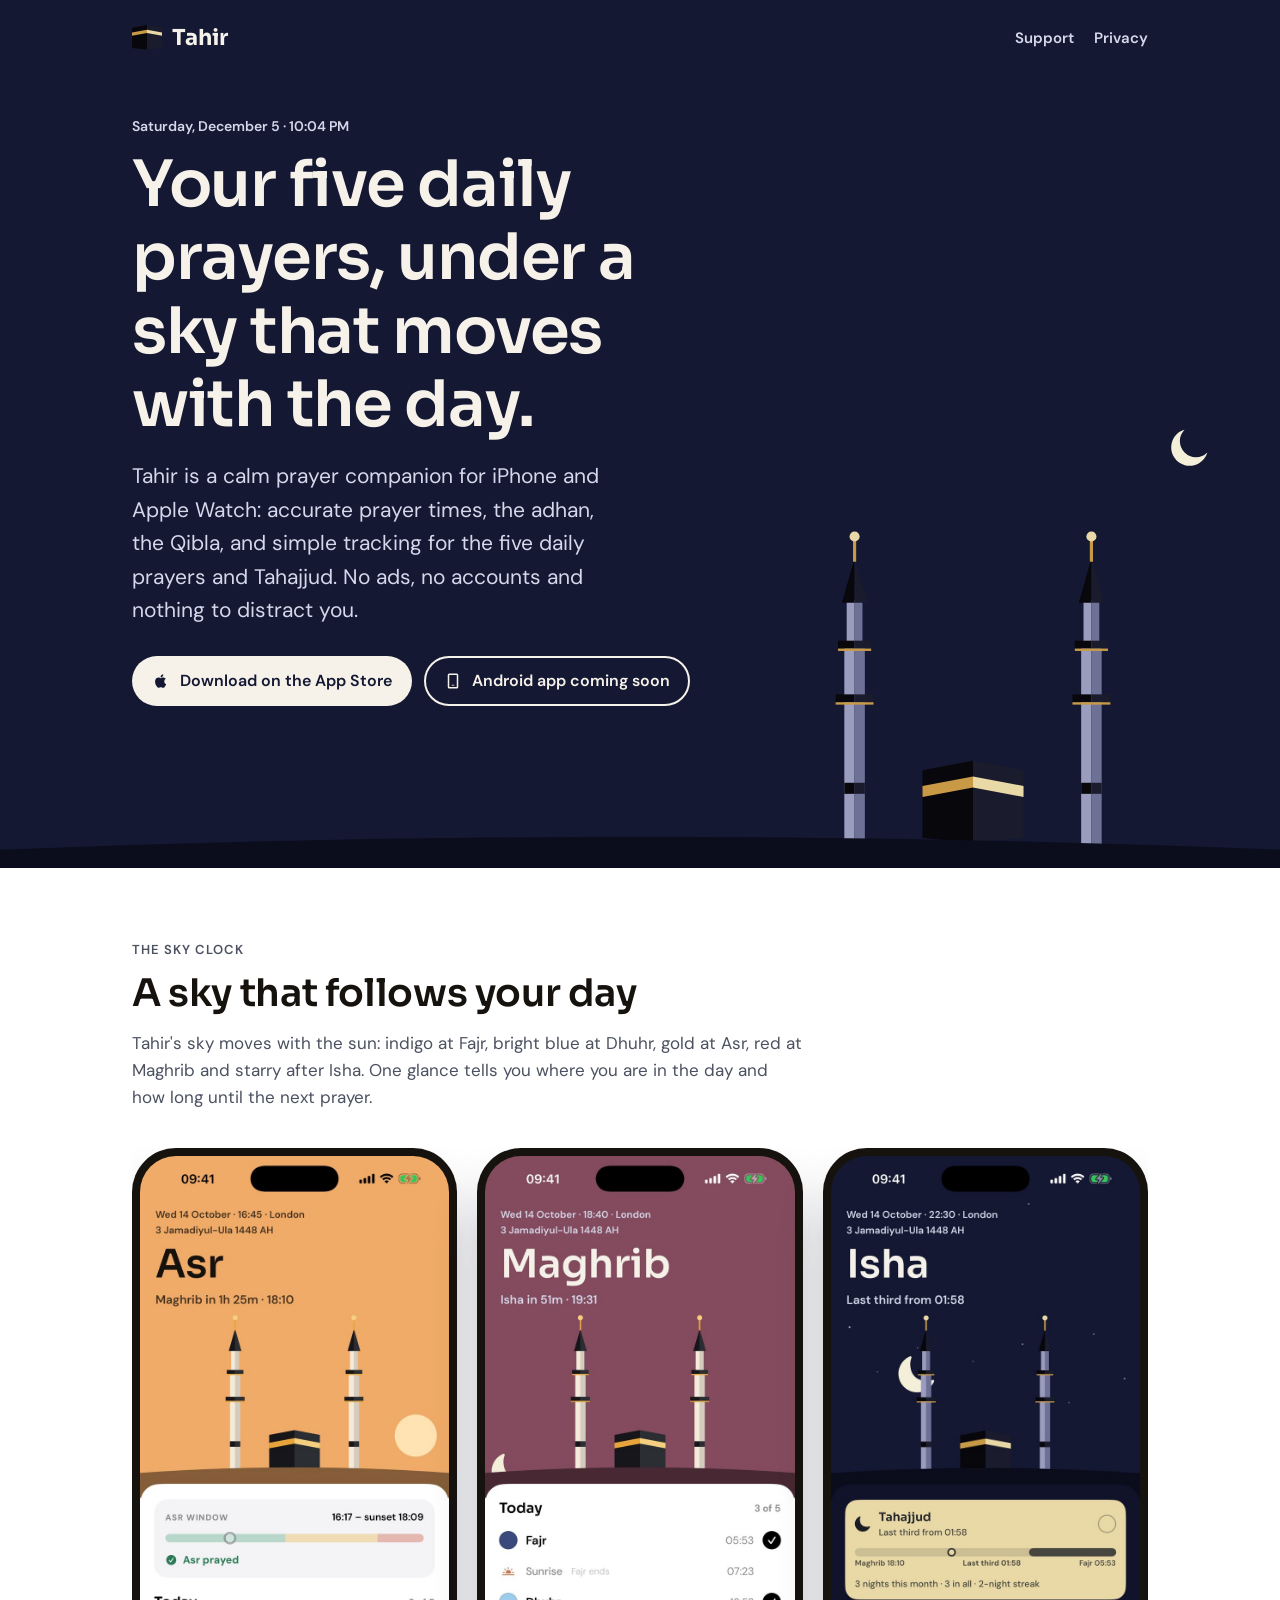
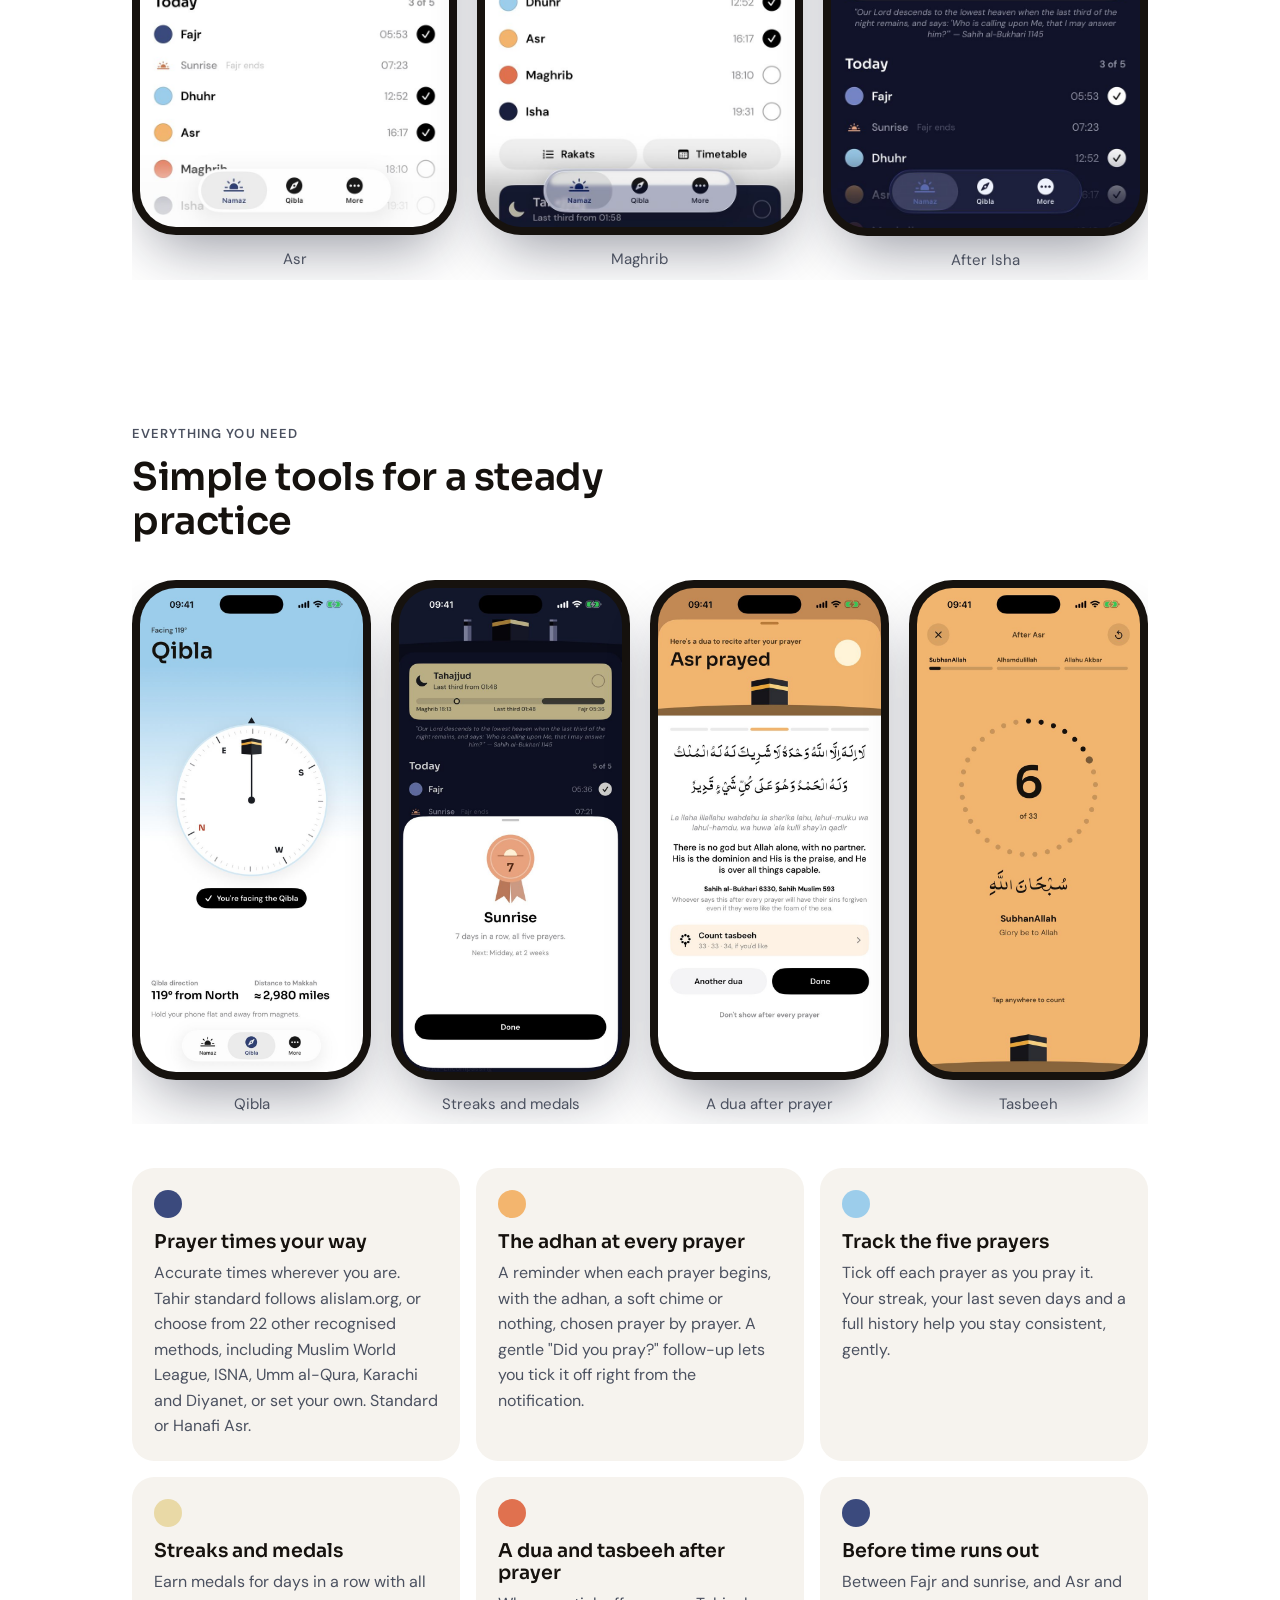
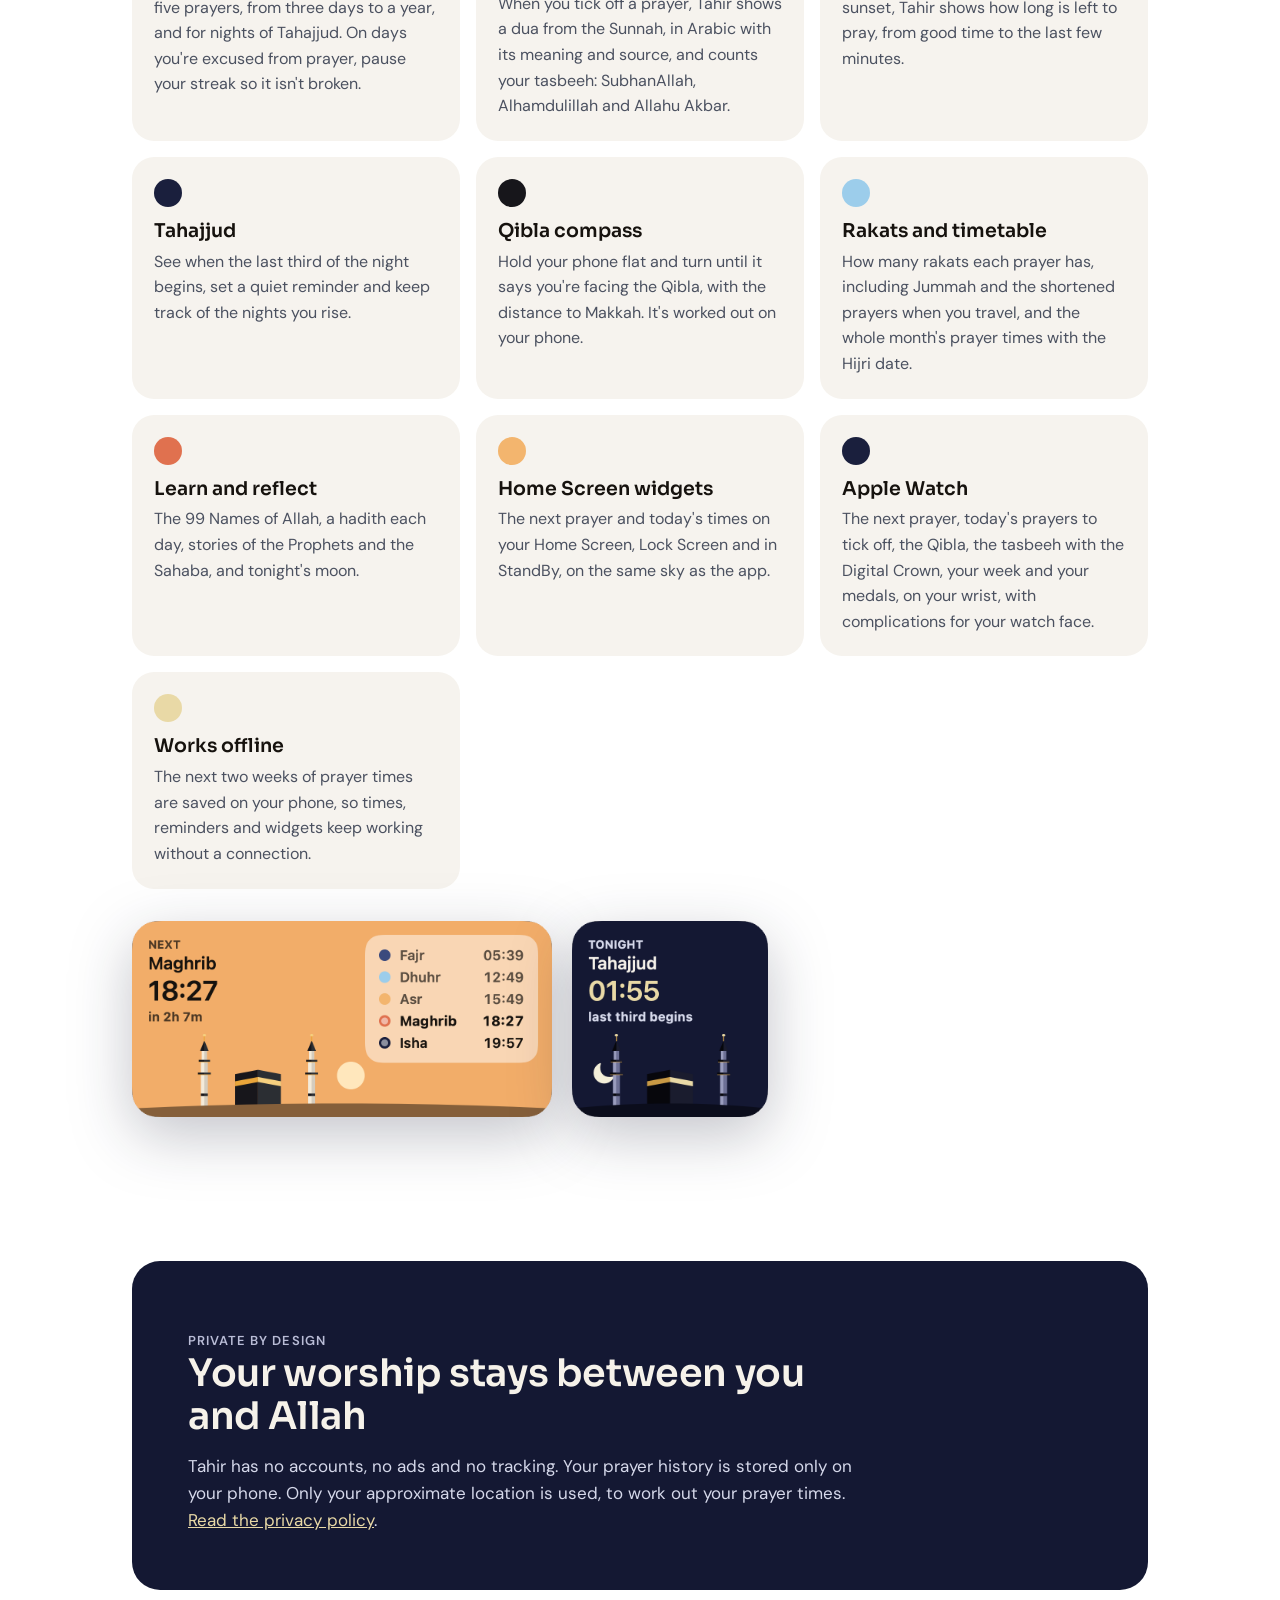
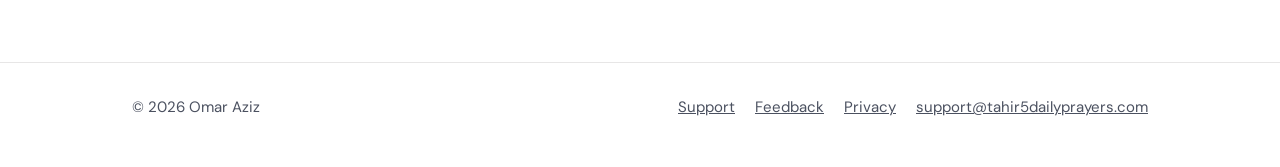
==== index.html @ fe092628 "Homepage: "Android app coming soon" beside the App Store button An outlined pill (not a link, and no" ====
<!doctype html>
<html lang="en">
<head>
<meta charset="utf-8">
<meta name="viewport" content="width=device-width, initial-scale=1">
<meta name="apple-itunes-app" content="app-id=6762571310">
<title>Tahir: your five daily prayers</title>
<meta name="description" content="A calm prayer companion for iPhone and Apple Watch: prayer times, the adhan, the Qibla, streaks and medals, duas and tasbeeh after prayer, and Tahajjud. No ads, no accounts.">
<meta name="theme-color" content="#F3B56E">
<link rel="canonical" href="https://tahir5dailyprayers.com/">
<meta property="og:type" content="website">
<meta property="og:title" content="Tahir: your five daily prayers">
<meta property="og:description" content="A calm prayer companion for iPhone and Apple Watch: prayer times, the adhan, the Qibla, streaks and medals, duas and tasbeeh after prayer, and Tahajjud. No ads, no accounts.">
<meta property="og:url" content="https://tahir5dailyprayers.com/">
<meta property="og:image" content="https://tahir5dailyprayers.com/assets/img/og.png">
<meta name="twitter:card" content="summary_large_image">
<link rel="icon" href="assets/img/favicon.svg" type="image/svg+xml">
<link rel="apple-touch-icon" href="assets/img/apple-touch-icon.png">
<link rel="preload" href="assets/fonts/Sora-SemiBold.woff" as="font" type="font/woff" crossorigin>
<link rel="stylesheet" href="assets/style.css">
<script src="assets/sky.js"></script>
</head>
<body>
<header class="sky">
  <nav class="nav wrap" aria-label="Main">
    <a class="brand" href="./"><svg viewBox="163 182 64 52" aria-hidden="true"><polygon points="163,188 195,182 195,234 163,231" class="bl"/><polygon points="195,182 227,188 227,231 195,234" class="br"/><polygon points="163,198 195,192 195,199 163,205" class="gl"/><polygon points="195,192 227,198 227,205 195,199" class="gr"/></svg>Tahir</a>
    <div class="nav-links">
      <a href="support/">Support</a>
      <a href="privacy/">Privacy</a>
    </div>
  </nav>
  <div class="wrap hero">
    <div class="hero-copy">
      <p class="eyebrow" id="stamp">Five prayers. One sky.</p>
      <h1>Your five daily prayers, under a sky that moves with the day.</h1>
      <p class="lede">Tahir is a calm prayer companion for iPhone and Apple Watch: accurate prayer times, the adhan, the Qibla, and simple tracking for the five daily prayers and Tahajjud. No ads, no accounts and nothing to distract you.</p>
      <div class="store-row">
        <a class="store" href="https://apps.apple.com/app/tahir-5-daily-prayers/id6762571310"><svg viewBox="0 0 24 24" aria-hidden="true"><path d="M16.37 12.6c-.02-2.3 1.88-3.4 1.96-3.46-1.07-1.56-2.73-1.77-3.32-1.8-1.41-.14-2.76.83-3.47.83-.72 0-1.82-.81-2.99-.79-1.54.02-2.96.9-3.75 2.27-1.6 2.78-.41 6.89 1.15 9.14.76 1.1 1.67 2.34 2.86 2.3 1.15-.05 1.58-.74 2.97-.74 1.38 0 1.78.74 2.99.72 1.24-.02 2.02-1.12 2.77-2.23.87-1.28 1.23-2.52 1.25-2.58-.03-.01-2.4-.92-2.42-3.66zM14.09 5.84c.63-.77 1.06-1.83.94-2.89-.91.04-2.02.61-2.67 1.37-.59.68-1.1 1.76-.96 2.8 1.02.08 2.06-.52 2.69-1.28z"/></svg>Download on the App Store</a>
        <span class="store soon" role="note"><svg viewBox="0 0 24 24" aria-hidden="true"><path d="M7 2h10a2 2 0 0 1 2 2v16a2 2 0 0 1-2 2H7a2 2 0 0 1-2-2V4a2 2 0 0 1 2-2zm0 2v16h10V4H7zm3.5 13h3a.5.5 0 0 1 0 1h-3a.5.5 0 0 1 0-1z"/></svg>Android app coming soon</span>
      </div>
    </div>
  </div>
  <div class="horizon">
    <div id="sun"></div>
    <svg id="moon" hidden viewBox="0 0 24 24" aria-hidden="true"><path d="M20 14.5A8.5 8.5 0 1 1 9.5 4a7 7 0 0 0 10.5 10.5z" fill="#F4EFD9"/></svg>
    <svg class="landmark" viewBox="100 34 190 204" aria-hidden="true"><rect x="113.5" y="110" width="6.5" height="130" class="sl"/><rect x="120" y="110" width="6.5" height="130" class="sr"/><rect x="115" y="80" width="5" height="30" class="sl"/><rect x="120" y="80" width="5" height="30" class="sr"/><path d="M112 82L120 54L120 82Z" class="bl"/><path d="M120 54L128 82L120 82Z" class="br"/><rect x="113.5" y="196" width="6.5" height="7" class="bl"/><rect x="120" y="196" width="6.5" height="7" class="br"/><rect x="108" y="140" width="12" height="5" class="bl"/><rect x="120" y="140" width="12" height="5" class="br"/><rect x="108" y="145" width="24" height="1.5" class="gl"/><rect x="109.5" y="106" width="10.5" height="5" class="bl"/><rect x="120" y="106" width="10.5" height="5" class="br"/><rect x="109.5" y="111" width="21" height="1.5" class="gl"/><rect x="119" y="42" width="2" height="14" class="gl"/><circle cx="120" cy="40" r="3.2" class="gr"/><rect x="263.5" y="110" width="6.5" height="130" class="sl"/><rect x="270" y="110" width="6.5" height="130" class="sr"/><rect x="265" y="80" width="5" height="30" class="sl"/><rect x="270" y="80" width="5" height="30" class="sr"/><path d="M262 82L270 54L270 82Z" class="bl"/><path d="M270 54L278 82L270 82Z" class="br"/><rect x="263.5" y="196" width="6.5" height="7" class="bl"/><rect x="270" y="196" width="6.5" height="7" class="br"/><rect x="258" y="140" width="12" height="5" class="bl"/><rect x="270" y="140" width="12" height="5" class="br"/><rect x="258" y="145" width="24" height="1.5" class="gl"/><rect x="259.5" y="106" width="10.5" height="5" class="bl"/><rect x="270" y="106" width="10.5" height="5" class="br"/><rect x="259.5" y="111" width="21" height="1.5" class="gl"/><rect x="269" y="42" width="2" height="14" class="gl"/><circle cx="270" cy="40" r="3.2" class="gr"/><polygon points="163,188 195,182 195,234 163,231" class="bl"/><polygon points="195,182 227,188 227,231 195,234" class="br"/><polygon points="163,198 195,192 195,199 163,205" class="gl"/><polygon points="195,192 227,198 227,205 195,199" class="gr"/></svg>
    <svg class="ground" viewBox="0 0 390 24" preserveAspectRatio="none" aria-hidden="true"><path d="M0 14Q195 0 390 14L390 24L0 24Z" class="gd"/></svg>
  </div>
</header>

<main>
  <section>
    <div class="wrap">
      <p class="section-label">The sky clock</p>
      <h2>A sky that follows your day</h2>
      <p class="section-intro">Tahir's sky moves with the sun: indigo at Fajr, bright blue at Dhuhr, gold at Asr, red at Maghrib and starry after Isha. One glance tells you where you are in the day and how long until the next prayer.</p>
      <div class="shots">
        <figure><div class="phone"><img src="assets/img/asr.jpg" width="720" height="1564" alt="Tahir at Asr: an amber sky over two minarets and the Kaabah, with Maghrib in 2 hours 5 minutes and today's prayers below, three of five ticked off."></div><figcaption>Asr</figcaption></figure>
        <figure><div class="phone"><img src="assets/img/maghrib.jpg" width="720" height="1564" alt="Tahir at Maghrib: a dusk sky with the moon rising beside the minarets, and Isha in 1 hour."></div><figcaption>Maghrib</figcaption></figure>
        <figure><div class="phone"><img src="assets/img/night.jpg" width="720" height="1564" alt="Tahir after Isha: a starry navy sky with the moon between the minarets, and a Tahajjud card showing the last third of the night begins at 01:55."></div><figcaption>After Isha</figcaption></figure>
      </div>
    </div>
  </section>

  <section>
    <div class="wrap">
      <p class="section-label">Everything you need</p>
      <h2>Simple tools for a steady practice</h2>
      <div class="shots shots-4">
        <figure><div class="phone"><img src="assets/img/qibla.jpg" width="720" height="1564" loading="lazy" alt="Tahir's Qibla compass facing the Qibla, 119 degrees from North, about 2,980 miles from Makkah."></div><figcaption>Qibla</figcaption></figure>
        <figure><div class="phone"><img src="assets/img/medals.jpg" width="720" height="1564" loading="lazy" alt="A medal in Tahir: Sunrise, for seven days in a row with all five prayers."></div><figcaption>Streaks and medals</figcaption></figure>
        <figure><div class="phone"><img src="assets/img/dua.jpg" width="720" height="1564" loading="lazy" alt="The dua shown after Asr is ticked off: in Arabic, transliteration and English, from Sahih al-Bukhari and Muslim."></div><figcaption>A dua after prayer</figcaption></figure>
        <figure><div class="phone"><img src="assets/img/tasbeeh.jpg" width="720" height="1564" loading="lazy" alt="Tahir's tasbeeh counter after Asr: SubhanAllah, 6 of 33."></div><figcaption>Tasbeeh</figcaption></figure>
      </div>
      <div class="features">
        <article class="feature"><div class="dot" style="--dot: var(--c-fajr)"></div><h3>Prayer times your way</h3><p>Accurate times wherever you are. Tahir standard follows alislam.org, or choose from 22 other recognised methods, including Muslim World League, ISNA, Umm al-Qura, Karachi and Diyanet, or set your own. Standard or Hanafi Asr.</p></article>
        <article class="feature"><div class="dot" style="--dot: var(--c-asr)"></div><h3>The adhan at every prayer</h3><p>A reminder when each prayer begins, with the adhan, a soft chime or nothing, chosen prayer by prayer. A gentle "Did you pray?" follow-up lets you tick it off right from the notification.</p></article>
        <article class="feature"><div class="dot" style="--dot: var(--c-dhuhr)"></div><h3>Track the five prayers</h3><p>Tick off each prayer as you pray it. Your streak, your last seven days and a full history help you stay consistent, gently.</p></article>
        <article class="feature"><div class="dot" style="--dot: var(--c-moon)"></div><h3>Streaks and medals</h3><p>Earn medals for days in a row with all five prayers, from three days to a year, and for nights of Tahajjud. On days you're excused from prayer, pause your streak so it isn't broken.</p></article>
        <article class="feature"><div class="dot" style="--dot: var(--c-maghrib)"></div><h3>A dua and tasbeeh after prayer</h3><p>When you tick off a prayer, Tahir shows a dua from the Sunnah, in Arabic with its meaning and source, and counts your tasbeeh: SubhanAllah, Alhamdulillah and Allahu Akbar.</p></article>
        <article class="feature"><div class="dot" style="--dot: var(--c-fajr)"></div><h3>Before time runs out</h3><p>Between Fajr and sunrise, and Asr and sunset, Tahir shows how long is left to pray, from good time to the last few minutes.</p></article>
        <article class="feature"><div class="dot" style="--dot: var(--c-isha)"></div><h3>Tahajjud</h3><p>See when the last third of the night begins, set a quiet reminder and keep track of the nights you rise.</p></article>
        <article class="feature"><div class="dot" style="--dot: var(--c-kaabah)"></div><h3>Qibla compass</h3><p>Hold your phone flat and turn until it says you're facing the Qibla, with the distance to Makkah. It's worked out on your phone.</p></article>
        <article class="feature"><div class="dot" style="--dot: var(--c-dhuhr)"></div><h3>Rakats and timetable</h3><p>How many rakats each prayer has, including Jummah and the shortened prayers when you travel, and the whole month's prayer times with the Hijri date.</p></article>
        <article class="feature"><div class="dot" style="--dot: var(--c-maghrib)"></div><h3>Learn and reflect</h3><p>The 99 Names of Allah, a hadith each day, stories of the Prophets and the Sahaba, and tonight's moon.</p></article>
        <article class="feature"><div class="dot" style="--dot: var(--c-asr)"></div><h3>Home Screen widgets</h3><p>The next prayer and today's times on your Home Screen, Lock Screen and in StandBy, on the same sky as the app.</p></article>
        <article class="feature"><div class="dot" style="--dot: var(--c-isha)"></div><h3>Apple Watch</h3><p>The next prayer, today's prayers to tick off, the Qibla, the tasbeeh with the Digital Crown, your week and your medals, on your wrist, with complications for your watch face.</p></article>
        <article class="feature"><div class="dot" style="--dot: var(--c-moon)"></div><h3>Works offline</h3><p>The next two weeks of prayer times are saved on your phone, so times, reminders and widgets keep working without a connection.</p></article>
      </div>
      <div class="widgets">
        <img class="w-medium" src="assets/img/widget-medium-asr.png" width="1032" height="450" alt="Medium Tahir widget at Asr: next prayer Maghrib at 18:27, with today's five prayer times listed beside the Kaabah and minarets.">
        <img class="w-small" src="assets/img/widget-small-night.png" width="450" height="450" alt="Small Tahir widget at night: Tahajjud tonight, the last third begins at 01:55.">
      </div>
    </div>
  </section>

  <section>
    <div class="wrap">
      <div class="promise">
        <p class="section-label" style="color:#B9BCD6">Private by design</p>
        <h2>Your worship stays between you and Allah</h2>
        <p>Tahir has no accounts, no ads and no tracking. Your prayer history is stored only on your phone. Only your approximate location is used, to work out your prayer times. <a href="privacy/">Read the privacy policy</a>.</p>
      </div>
    </div>
  </section>
</main>

<footer>
  <div class="wrap">
    <span>© 2026 Omar Aziz</span>
    <nav aria-label="Footer">
      <a href="support/">Support</a>
      <a href="feedback/">Feedback</a>
      <a href="privacy/">Privacy</a>
      <a href="mailto:support@tahir5dailyprayers.com">support@tahir5dailyprayers.com</a>
    </nav>
  </div>
</footer>
</body>
</html>
---- assets/style.css ----
/* Tahir — site styles. Colours follow the app's Sky Clock palette. */

@font-face { font-family: "Sora"; font-weight: 600; font-display: swap; src: url("fonts/Sora-SemiBold.woff") format("woff"); }
@font-face { font-family: "Sora"; font-weight: 700; font-display: swap; src: url("fonts/Sora-Bold.woff") format("woff"); }
@font-face { font-family: "DM Sans"; font-weight: 400; font-display: swap; src: url("fonts/DMSans-Regular.woff") format("woff"); }
@font-face { font-family: "DM Sans"; font-weight: 500; font-display: swap; src: url("fonts/DMSans-Medium.woff") format("woff"); }
@font-face { font-family: "DM Sans"; font-weight: 600; font-display: swap; src: url("fonts/DMSans-SemiBold.woff") format("woff"); }

:root {
  /* The live sky (set by sky.js from the visitor's local time; Asr until then). */
  --sky: #F3B56E;
  --ground: #8C4F27;
  --ink: #16120E;
  --ink-soft: rgba(22, 18, 14, 0.78);

  --canvas: #FFFFFF;
  --surface: #F6F3EE;
  --text: #16120E;
  --muted: #4B5160;
  --line: rgba(22, 18, 14, 0.10);
  --accent: #3B4A7D;
  --night: #141833;

  --stone-l: #F4EBDA; --stone-r: #D4CCBE;
  --black-l: #17161B; --black-r: #2B2E33;
  --gold-l: #E9A53A;  --gold-r: #F6D07F;
}

@media (prefers-color-scheme: dark) {
  :root:not([data-theme="light"]) {
    --canvas: #10132A;
    --surface: #1A1F3D;
    --text: #F6F2EA;
    --muted: #B9BCD6;
    --line: rgba(246, 242, 234, 0.12);
    --accent: #9AA6E0;
  }
}
:root[data-theme="dark"] {
  --canvas: #10132A; --surface: #1A1F3D; --text: #F6F2EA; --muted: #B9BCD6;
  --line: rgba(246, 242, 234, 0.12); --accent: #9AA6E0;
}

/* Night sky: moonlit stone, softened gold (as in the app). */
.is-night {
  --stone-l: #9A9DBE; --stone-r: #6E7196;
  --black-l: #07070C; --black-r: #1A1C2E;
  --gold-l: #C99A45;  --gold-r: #E9D9A6;
}

* { box-sizing: border-box; }
html { -webkit-text-size-adjust: 100%; }
body {
  margin: 0;
  background: var(--canvas);
  color: var(--text);
  font: 400 17px/1.6 "DM Sans", -apple-system, BlinkMacSystemFont, "Segoe UI", sans-serif;
  overflow-x: hidden;
}
h1, h2, h3 { font-family: "Sora", "DM Sans", sans-serif; font-weight: 600; line-height: 1.15; margin: 0; }
a { color: var(--accent); }
img { max-width: 100%; display: block; }
.wrap { width: 100%; max-width: 1080px; margin: 0 auto; padding: 0 16px; }
@media (min-width: 720px) { .wrap { padding: 0 32px; } }

/* ---- Sky header ---- */
.sky {
  background: var(--sky);
  color: var(--ink);
  transition: background-color 1.2s ease, color 1.2s ease;
}
.nav { display: flex; align-items: center; justify-content: space-between; gap: 16px; padding-top: 20px; padding-bottom: 20px; }
.brand { display: inline-flex; align-items: center; gap: 10px; color: inherit; text-decoration: none; font-family: "Sora", sans-serif; font-weight: 700; font-size: 22px; }
.brand svg { width: 30px; height: auto; }
.nav-links { display: flex; gap: 20px; }
.nav-links a { color: var(--ink-soft); text-decoration: none; font-weight: 600; font-size: 15px; }
.nav-links a:hover, .nav-links a[aria-current="page"] { color: var(--ink); text-decoration: underline; text-underline-offset: 4px; }

.hero { display: grid; gap: 32px; padding-top: 24px; }
@media (min-width: 880px) { .hero { padding-top: 40px; } }
.hero-copy { padding-bottom: 8px; }
@media (min-width: 880px) { .hero-copy { padding-bottom: 72px; max-width: 600px; } }
.eyebrow { font-size: 14px; font-weight: 600; color: var(--ink-soft); margin: 0 0 10px; }
.hero h1 { font-size: clamp(40px, 7vw, 64px); letter-spacing: -0.02em; }
.hero p.lede { font-size: clamp(18px, 2.2vw, 21px); color: var(--ink-soft); margin: 18px 0 28px; max-width: 34ch; }

.store {
  display: inline-flex; align-items: center; gap: 10px;
  padding: 12px 20px; border-radius: 999px;
  background: var(--ink); color: var(--sky);
  font-weight: 600; font-size: 16px; text-decoration: none;
}
.store svg { width: 18px; height: 18px; fill: currentColor; }
.store-row { display: flex; flex-wrap: wrap; gap: 12px; align-items: center; }
/* Not a link: the Android app isn't on Google Play yet, so no Play badge. */
.store.soon { background: transparent; color: inherit; border: 2px solid currentColor; padding: 10px 18px; }

/* Horizon: two minarets and the Kaabah on curved ground, as in the app */
.horizon { position: relative; height: 285px; margin-top: 8px; overflow: hidden; }
.landmark { position: absolute; bottom: 18px; left: 50%; width: 230px; transform: translateX(-50%); }
/* Wide screens: the horizon rises beside the headline instead of below it. */
@media (min-width: 880px) {
  .hero { position: relative; z-index: 1; }
  .horizon { height: 470px; margin-top: -380px; pointer-events: none; }
  .landmark { left: 76%; width: 300px; }
}
.ground { position: absolute; bottom: 0; left: 0; width: 100%; height: 44px; }
.sl { fill: var(--stone-l); } .sr { fill: var(--stone-r); }
.bl { fill: var(--black-l); } .br { fill: var(--black-r); }
.gl { fill: var(--gold-l); }  .gr { fill: var(--gold-r); }
.gd { fill: var(--ground); transition: fill 1.2s ease; }
#sun { position: absolute; width: 56px; height: 56px; margin: -28px 0 0 -28px; border-radius: 50%; background: #FFF4D6; left: 82%; top: 30%; }
#moon { position: absolute; width: 52px; height: 52px; right: 5%; top: 5%; }
#moon[hidden], #sun[hidden] { display: none; }

.phone {
  border-radius: 44px; padding: 8px; background: #16120E;
  box-shadow: 0 30px 60px -20px rgba(16, 19, 42, 0.45);
}
.phone img { border-radius: 36px; width: 100%; height: auto; }

/* ---- Sections ---- */
main section { padding: 72px 0; }
.section-label { font-size: 13px; font-weight: 600; letter-spacing: 0.08em; text-transform: uppercase; color: var(--muted); margin: 0 0 12px; }
h2 { font-size: clamp(28px, 4vw, 38px); letter-spacing: -0.01em; max-width: 22ch; }
.section-intro { color: var(--muted); max-width: 56ch; margin: 14px 0 0; }

.features { display: grid; gap: 16px; margin-top: 36px; grid-template-columns: 1fr; }
@media (min-width: 640px) { .features { grid-template-columns: 1fr 1fr; } }
@media (min-width: 960px) { .features { grid-template-columns: 1fr 1fr 1fr; } }
.feature { background: var(--surface); border-radius: 22px; padding: 22px; }
.feature .dot { width: 28px; height: 28px; border-radius: 50%; margin-bottom: 14px; background: var(--dot); }
/* Prayer colours; Fajr and Isha lighten on dark backgrounds, as in the app. */
:root { --c-fajr: #3B4A7D; --c-dhuhr: #9CCDEB; --c-asr: #F3B56E; --c-maghrib: #E0714F; --c-isha: #1A1F3D; --c-moon: #E9D9A6; --c-kaabah: #17161B; }
@media (prefers-color-scheme: dark) { :root:not([data-theme="light"]) { --c-fajr: #7584C4; --c-isha: #5F66A3; --c-kaabah: #E9A53A; } }
:root[data-theme="dark"] { --c-fajr: #7584C4; --c-isha: #5F66A3; --c-kaabah: #E9A53A; }
.feature h3 { font-size: 19px; margin-bottom: 6px; }
.feature p { margin: 0; color: var(--muted); font-size: 16px; }

.shots { display: grid; gap: 20px; margin-top: 36px; grid-template-columns: repeat(3, minmax(220px, 1fr)); overflow-x: auto; scroll-snap-type: x mandatory; padding-bottom: 8px; }
.shots figure { margin: 0; scroll-snap-align: start; }
.shots figcaption { margin-top: 12px; font-size: 15px; color: var(--muted); text-align: center; }
.shots-4 { grid-template-columns: repeat(4, minmax(200px, 1fr)); }
.shots + .features { margin-top: 44px; }

.widgets { display: flex; flex-wrap: wrap; gap: 20px; align-items: flex-end; margin-top: 32px; }
.widgets img { height: auto; filter: drop-shadow(0 18px 30px rgba(16, 19, 42, 0.25)); }
.widgets .w-medium { width: min(420px, 100%); }
.widgets .w-small { width: min(196px, 46%); }

.promise { background: var(--night); color: #F6F2EA; border-radius: 28px; padding: 40px 28px; }
@media (min-width: 720px) { .promise { padding: 56px; } }
.promise h2 { color: #F6F2EA; }
.promise p { color: #D5D8EA; max-width: 56ch; margin: 14px 0 0; }
.promise a { color: #E9D9A6; }

/* ---- Prose pages (privacy, support) ---- */
.page-head { padding-top: 24px; padding-bottom: 48px; }
.page-head h1 { font-size: clamp(34px, 5vw, 48px); }
.page-head p { color: var(--ink-soft); margin: 10px 0 0; }
.prose { padding-top: 40px; padding-bottom: 72px; }
.prose > * { max-width: 720px; }
.prose h2 { font-size: 22px; margin: 40px 0 10px; max-width: none; }
.prose h2:first-child { margin-top: 0; }
.prose p, .prose li { color: var(--text); }
.prose ul { padding-left: 22px; }
.prose .muted { color: var(--muted); }
.prose .lead { font-family: "Sora", sans-serif; font-weight: 600; font-size: clamp(22px, 3vw, 28px); line-height: 1.3; margin: 0 0 24px; }

.contact-card { background: var(--surface); border-radius: 22px; padding: 24px; margin-bottom: 40px; }
.contact-card p { margin: 0; }
.contact-card .email { font-family: "Sora", sans-serif; font-weight: 600; font-size: clamp(18px, 3.4vw, 22px); overflow-wrap: anywhere; }

details { border-top: 1px solid var(--line); padding: 16px 0; }
details:last-of-type { border-bottom: 1px solid var(--line); }
summary { cursor: pointer; font-weight: 600; font-size: 18px; list-style: none; display: flex; justify-content: space-between; gap: 16px; }
summary::-webkit-details-marker { display: none; }
summary::after { content: "+"; font-family: "Sora", sans-serif; color: var(--muted); }
details[open] summary::after { content: "–"; }
details p, details ul { margin: 10px 0 0; color: var(--muted); }

/* ---- Footer ---- */
footer { border-top: 1px solid var(--line); padding: 32px 0 48px; color: var(--muted); font-size: 15px; }
footer .wrap { display: flex; flex-wrap: wrap; gap: 12px 24px; justify-content: space-between; }
footer nav { display: flex; flex-wrap: wrap; gap: 20px; }
footer a { color: var(--muted); }

:focus-visible { outline: 3px solid var(--accent); outline-offset: 3px; border-radius: 6px; }
@media (prefers-reduced-motion: reduce) { .sky { transition: none; } }

/* ---- Feedback form ---- */
.feedback-form { display: grid; gap: 22px; }
.feedback-form fieldset { border: 0; padding: 0; margin: 0; }
.feedback-form legend, .field { font-weight: 600; font-size: 18px; }
.feedback-form legend { margin-bottom: 12px; }
.choices { display: grid; gap: 10px; grid-template-columns: repeat(auto-fit, minmax(220px, 1fr)); }
.choices label { display: flex; gap: 12px; align-items: flex-start; background: var(--surface); border-radius: 16px; padding: 14px 16px; cursor: pointer; border: 2px solid transparent; }
.choices label:has(input:checked) { border-color: var(--accent); }
.choices input { margin-top: 4px; accent-color: var(--accent); }
.choices span { display: grid; gap: 2px; font-weight: 400; font-size: 15px; color: var(--muted); }
.choices strong { color: var(--text); font-size: 16px; }
.field { display: grid; gap: 8px; }
.field .muted { font-weight: 400; font-size: 15px; }
.feedback-form textarea, .feedback-form input[type=email], .feedback-form select {
  font: inherit; font-size: 16px; color: var(--text); background: var(--surface);
  border: 1px solid var(--line); border-radius: 14px; padding: 12px 14px; width: 100%; box-sizing: border-box;
}
.feedback-form textarea { resize: vertical; min-height: 150px; }
.feedback-form .send { border: 0; cursor: pointer; justify-self: start; font-family: inherit; background: var(--accent); color: var(--canvas); }
.feedback-form .send:disabled { opacity: 0.6; cursor: default; }
.field-error { color: #B3261E; font-size: 15px; margin: -12px 0 0; }
@media (prefers-color-scheme: dark) { :root:not([data-theme="light"]) .field-error { color: #F2B8B5; } }
:root[data-theme="dark"] .field-error { color: #F2B8B5; }
.form-note { font-size: 15px; margin: 0; }
.form-status { margin: 0; font-weight: 600; }
.form-status:empty { display: none; }
.honey { position: absolute; left: -9999px; width: 1px; height: 1px; opacity: 0; }
.contact-card.sent { margin-bottom: 24px; }
.contact-card.sent .muted { margin-top: 8px; }
.contact-card .card-more { margin-top: 10px; }
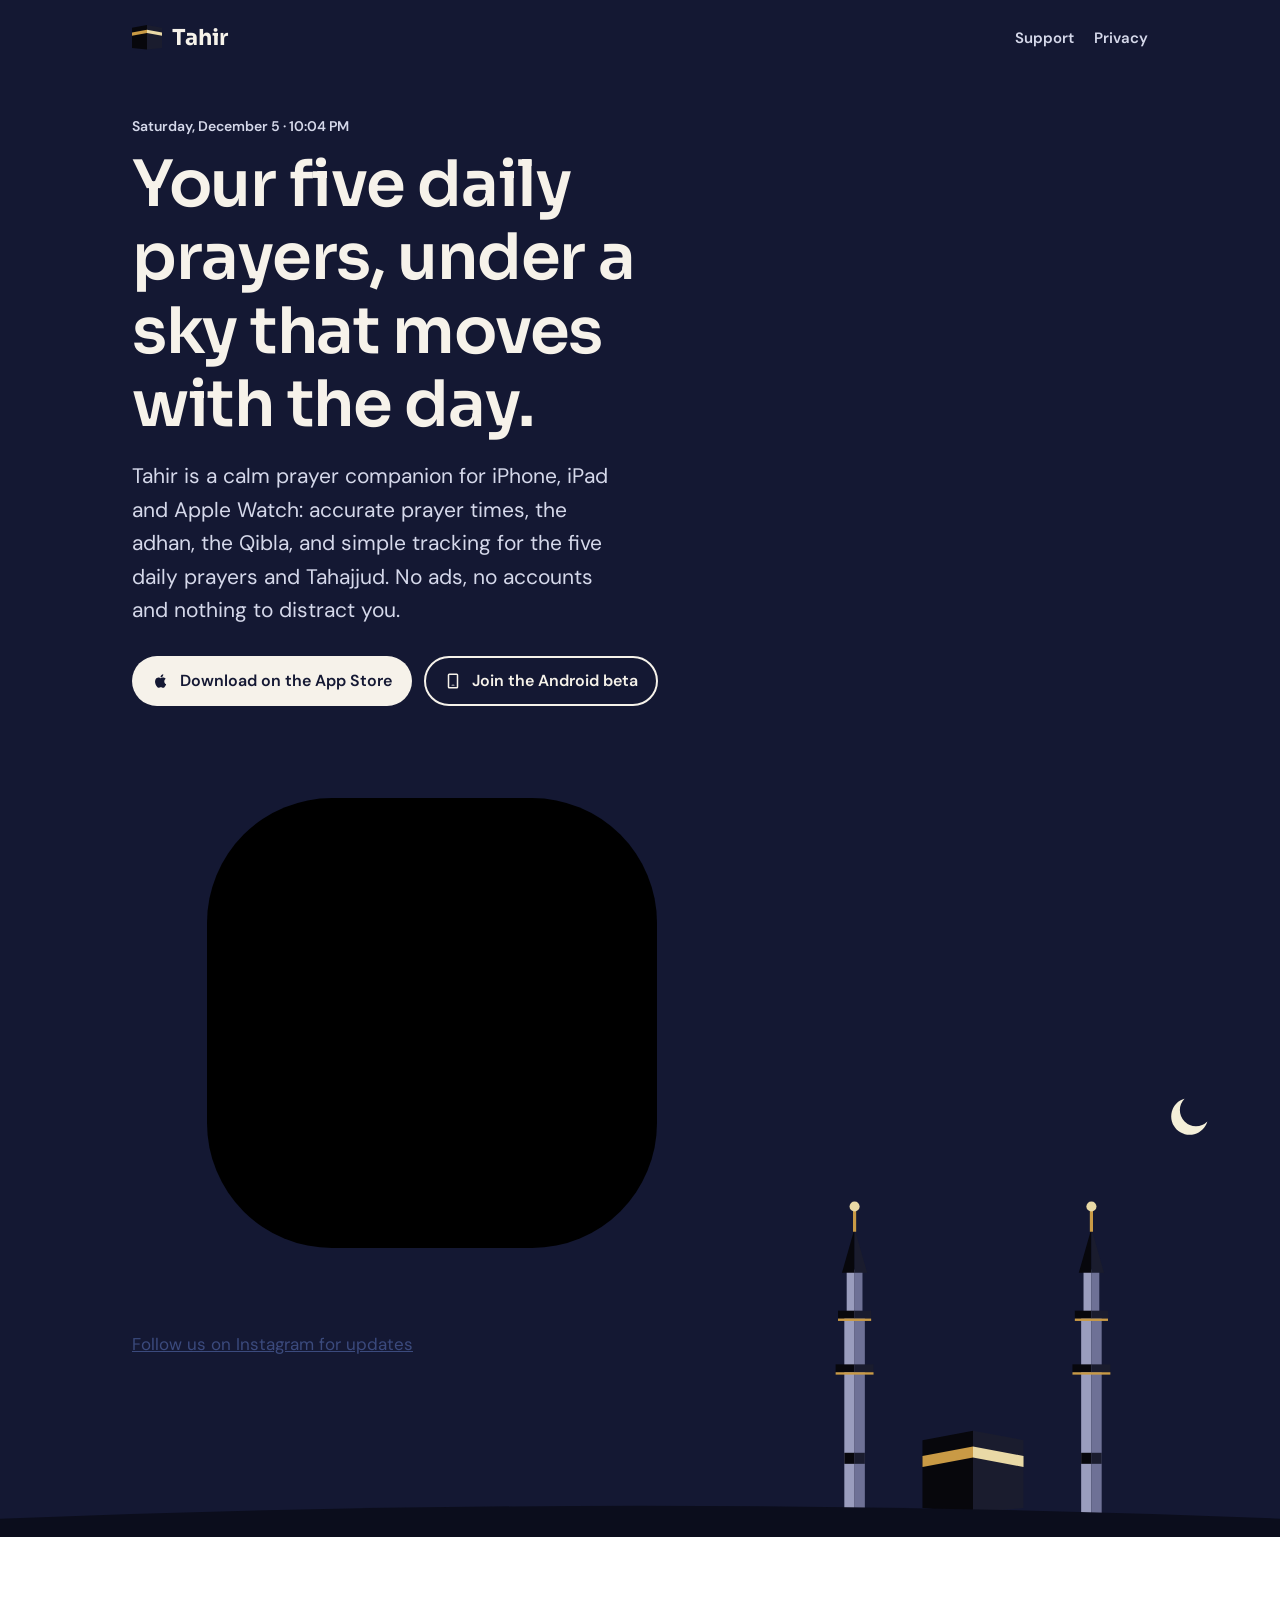
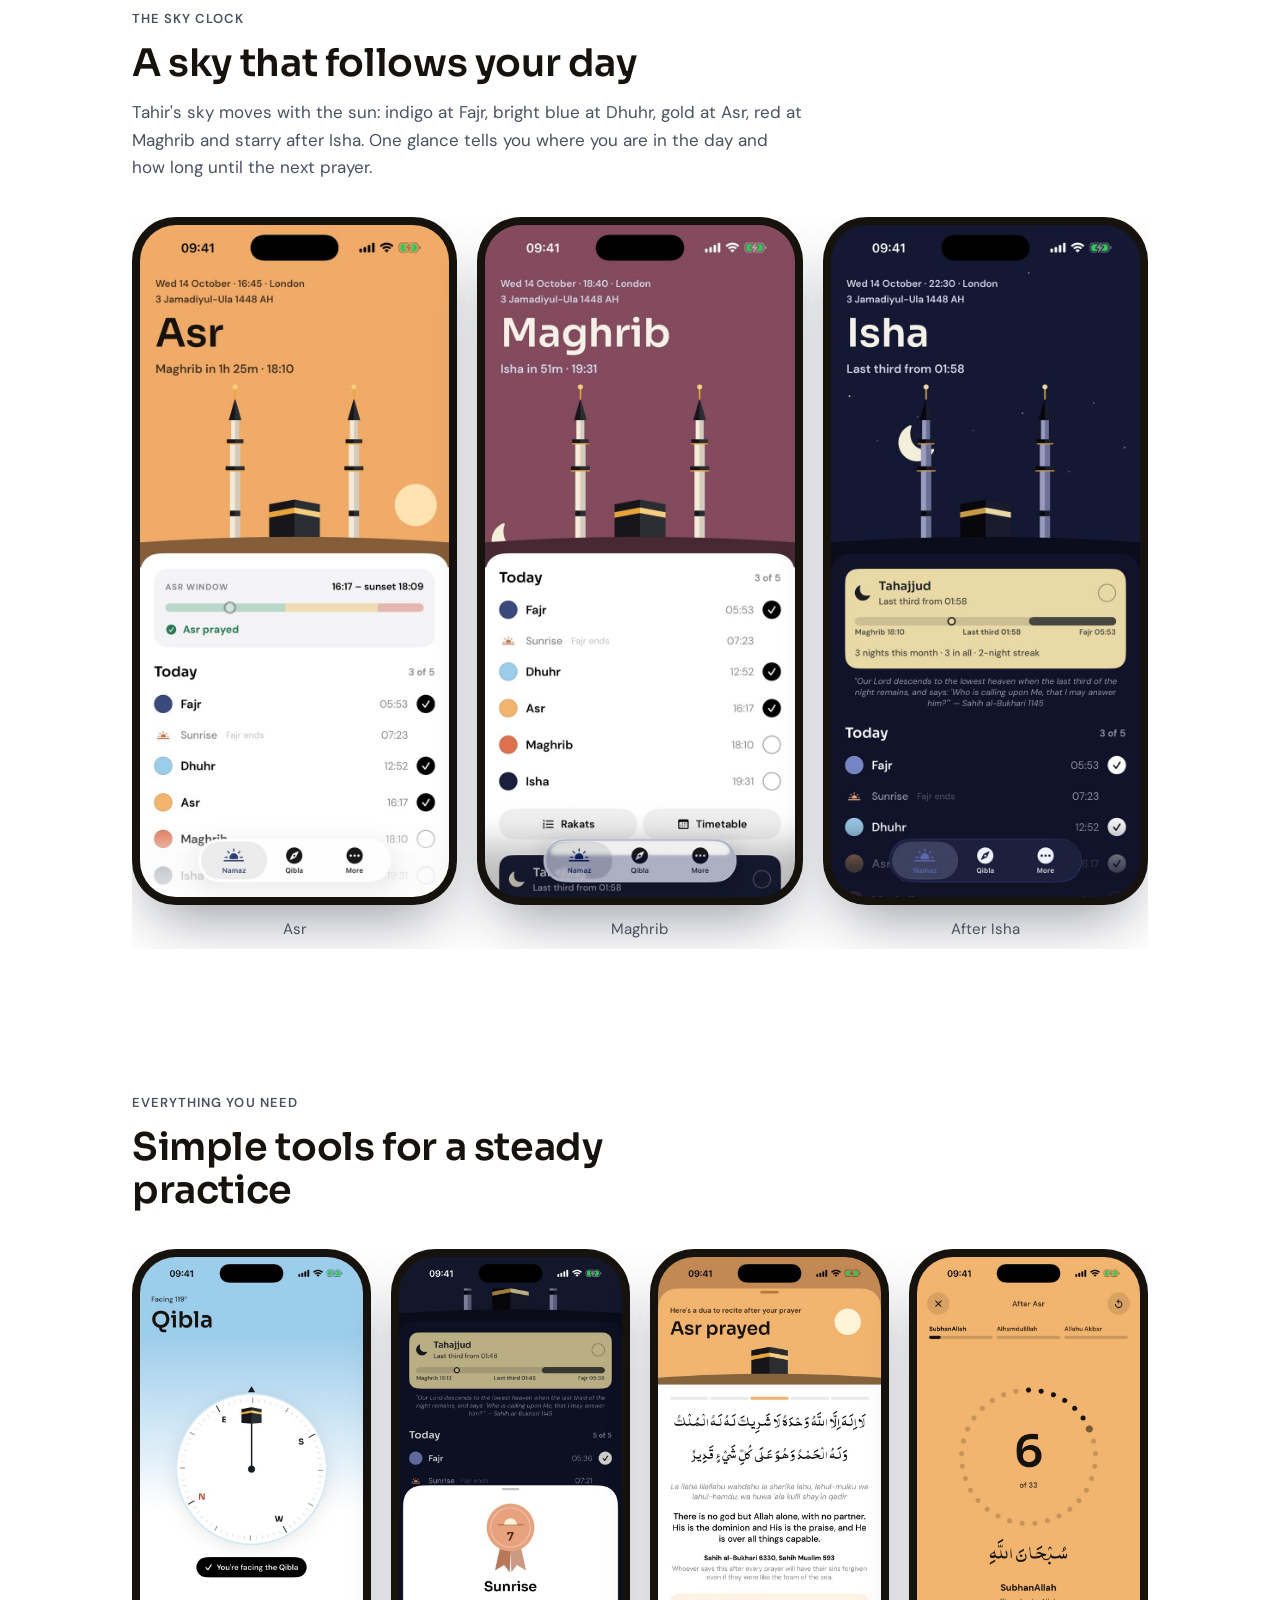
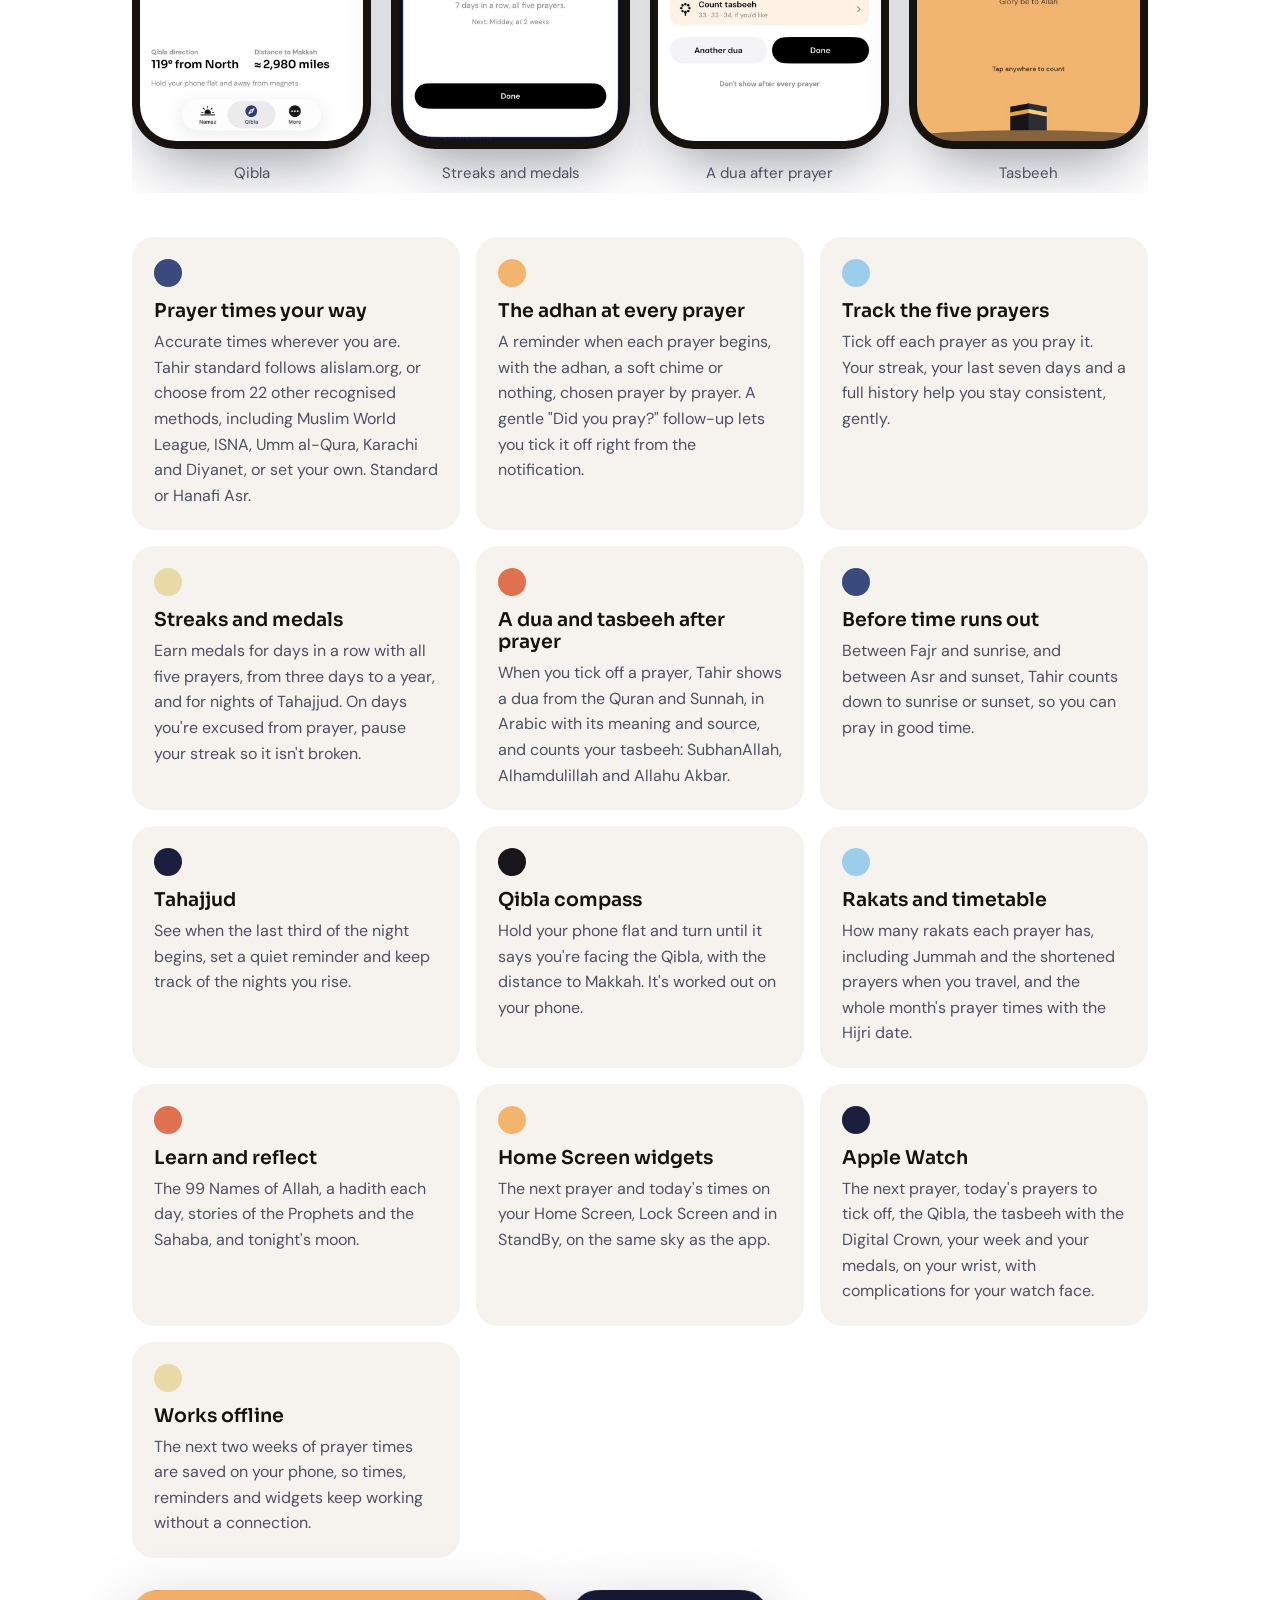
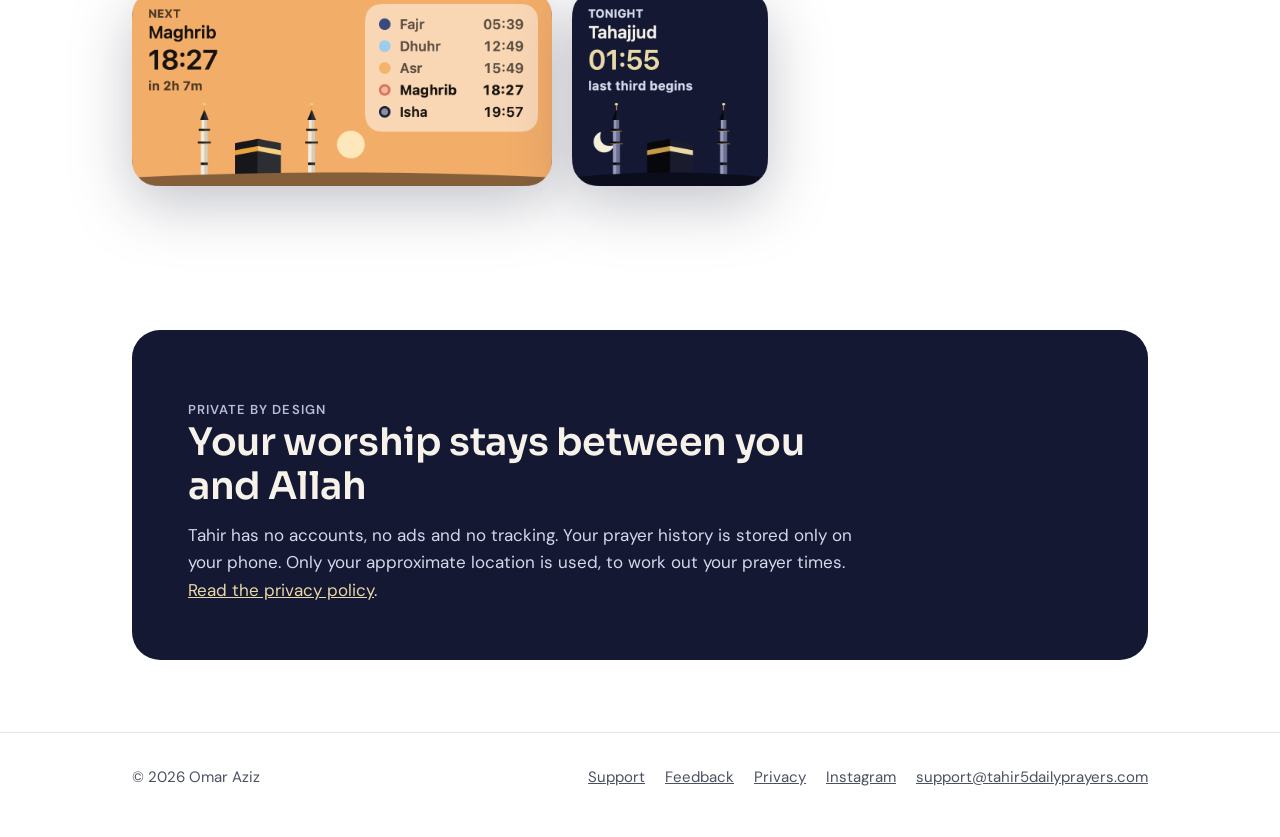
==== commit e35c07aa: "iPad: the feedback form, Privacy, Support and the homepage For the iPad release (Tahir 1.1); not to " ====
--- a/index.html
+++ b/index.html
@@ -5,12 +5,12 @@
 <meta name="viewport" content="width=device-width, initial-scale=1">
 <meta name="apple-itunes-app" content="app-id=6762571310">
 <title>Tahir: your five daily prayers</title>
-<meta name="description" content="A calm prayer companion for iPhone and Apple Watch: prayer times, the adhan, the Qibla, streaks and medals, duas and tasbeeh after prayer, and Tahajjud. No ads, no accounts.">
+<meta name="description" content="A calm prayer companion for iPhone, iPad and Apple Watch: prayer times, the adhan, the Qibla, streaks and medals, duas and tasbeeh after prayer, and Tahajjud. No ads, no accounts.">
 <meta name="theme-color" content="#F3B56E">
 <link rel="canonical" href="https://tahir5dailyprayers.com/">
 <meta property="og:type" content="website">
 <meta property="og:title" content="Tahir: your five daily prayers">
-<meta property="og:description" content="A calm prayer companion for iPhone and Apple Watch: prayer times, the adhan, the Qibla, streaks and medals, duas and tasbeeh after prayer, and Tahajjud. No ads, no accounts.">
+<meta property="og:description" content="A calm prayer companion for iPhone, iPad and Apple Watch: prayer times, the adhan, the Qibla, streaks and medals, duas and tasbeeh after prayer, and Tahajjud. No ads, no accounts.">
 <meta property="og:url" content="https://tahir5dailyprayers.com/">
 <meta property="og:image" content="https://tahir5dailyprayers.com/assets/img/og.png">
 <meta name="twitter:card" content="summary_large_image">
@@ -33,11 +33,12 @@
     <div class="hero-copy">
       <p class="eyebrow" id="stamp">Five prayers. One sky.</p>
       <h1>Your five daily prayers, under a sky that moves with the day.</h1>
-      <p class="lede">Tahir is a calm prayer companion for iPhone and Apple Watch: accurate prayer times, the adhan, the Qibla, and simple tracking for the five daily prayers and Tahajjud. No ads, no accounts and nothing to distract you.</p>
+      <p class="lede">Tahir is a calm prayer companion for iPhone, iPad and Apple Watch: accurate prayer times, the adhan, the Qibla, and simple tracking for the five daily prayers and Tahajjud. No ads, no accounts and nothing to distract you.</p>
       <div class="store-row">
         <a class="store" href="https://apps.apple.com/app/tahir-5-daily-prayers/id6762571310"><svg viewBox="0 0 24 24" aria-hidden="true"><path d="M16.37 12.6c-.02-2.3 1.88-3.4 1.96-3.46-1.07-1.56-2.73-1.77-3.32-1.8-1.41-.14-2.76.83-3.47.83-.72 0-1.82-.81-2.99-.79-1.54.02-2.96.9-3.75 2.27-1.6 2.78-.41 6.89 1.15 9.14.76 1.1 1.67 2.34 2.86 2.3 1.15-.05 1.58-.74 2.97-.74 1.38 0 1.78.74 2.99.72 1.24-.02 2.02-1.12 2.77-2.23.87-1.28 1.23-2.52 1.25-2.58-.03-.01-2.4-.92-2.42-3.66zM14.09 5.84c.63-.77 1.06-1.83.94-2.89-.91.04-2.02.61-2.67 1.37-.59.68-1.1 1.76-.96 2.8 1.02.08 2.06-.52 2.69-1.28z"/></svg>Download on the App Store</a>
-        <span class="store soon" role="note"><svg viewBox="0 0 24 24" aria-hidden="true"><path d="M7 2h10a2 2 0 0 1 2 2v16a2 2 0 0 1-2 2H7a2 2 0 0 1-2-2V4a2 2 0 0 1 2-2zm0 2v16h10V4H7zm3.5 13h3a.5.5 0 0 1 0 1h-3a.5.5 0 0 1 0-1z"/></svg>Android app coming soon</span>
+        <a class="store soon" href="https://groups.google.com/g/tahir-android-beta"><svg viewBox="0 0 24 24" aria-hidden="true"><path d="M7 2h10a2 2 0 0 1 2 2v16a2 2 0 0 1-2 2H7a2 2 0 0 1-2-2V4a2 2 0 0 1 2-2zm0 2v16h10V4H7zm3.5 13h3a.5.5 0 0 1 0 1h-3a.5.5 0 0 1 0-1z"/></svg>Join the Android beta</a>
       </div>
+      <p class="follow"><a href="https://www.instagram.com/tahir5dailyprayers/"><svg viewBox="0 0 24 24" aria-hidden="true"><rect x="3" y="3" width="18" height="18" rx="5"/><circle cx="12" cy="12" r="4.2"/><circle class="fill" cx="17.4" cy="6.6" r="1.2"/></svg><span>Follow us on Instagram for updates</span></a></p>
     </div>
   </div>
   <div class="horizon">
@@ -55,9 +56,9 @@
       <h2>A sky that follows your day</h2>
       <p class="section-intro">Tahir's sky moves with the sun: indigo at Fajr, bright blue at Dhuhr, gold at Asr, red at Maghrib and starry after Isha. One glance tells you where you are in the day and how long until the next prayer.</p>
       <div class="shots">
-        <figure><div class="phone"><img src="assets/img/asr.jpg" width="720" height="1564" alt="Tahir at Asr: an amber sky over two minarets and the Kaabah, with Maghrib in 2 hours 5 minutes and today's prayers below, three of five ticked off."></div><figcaption>Asr</figcaption></figure>
-        <figure><div class="phone"><img src="assets/img/maghrib.jpg" width="720" height="1564" alt="Tahir at Maghrib: a dusk sky with the moon rising beside the minarets, and Isha in 1 hour."></div><figcaption>Maghrib</figcaption></figure>
-        <figure><div class="phone"><img src="assets/img/night.jpg" width="720" height="1564" alt="Tahir after Isha: a starry navy sky with the moon between the minarets, and a Tahajjud card showing the last third of the night begins at 01:55."></div><figcaption>After Isha</figcaption></figure>
+        <figure><div class="phone"><img src="assets/img/asr.jpg" width="720" height="1564" alt="Tahir at Asr: an amber sky over two minarets and the Kaabah, with Maghrib in 1 hour 25 minutes and today's prayers below, three of five ticked off."></div><figcaption>Asr</figcaption></figure>
+        <figure><div class="phone"><img src="assets/img/maghrib.jpg" width="720" height="1564" alt="Tahir at Maghrib: a dusk sky with the moon rising beside the minarets, and Isha in 51 minutes."></div><figcaption>Maghrib</figcaption></figure>
+        <figure><div class="phone"><img src="assets/img/night.jpg" width="720" height="1564" alt="Tahir after Isha: a starry navy sky with the moon between the minarets, and a Tahajjud card showing the last third of the night begins at 01:58."></div><figcaption>After Isha</figcaption></figure>
       </div>
     </div>
   </section>
@@ -69,7 +70,7 @@
       <div class="shots shots-4">
         <figure><div class="phone"><img src="assets/img/qibla.jpg" width="720" height="1564" loading="lazy" alt="Tahir's Qibla compass facing the Qibla, 119 degrees from North, about 2,980 miles from Makkah."></div><figcaption>Qibla</figcaption></figure>
         <figure><div class="phone"><img src="assets/img/medals.jpg" width="720" height="1564" loading="lazy" alt="A medal in Tahir: Sunrise, for seven days in a row with all five prayers."></div><figcaption>Streaks and medals</figcaption></figure>
-        <figure><div class="phone"><img src="assets/img/dua.jpg" width="720" height="1564" loading="lazy" alt="The dua shown after Asr is ticked off: in Arabic, transliteration and English, from Sahih al-Bukhari and Muslim."></div><figcaption>A dua after prayer</figcaption></figure>
+        <figure><div class="phone"><img src="assets/img/dua.jpg" width="720" height="1564" loading="lazy" alt="The dua shown after Asr is ticked off: in Arabic, transliteration and English, from Abu Dawud 1522."></div><figcaption>A dua after prayer</figcaption></figure>
         <figure><div class="phone"><img src="assets/img/tasbeeh.jpg" width="720" height="1564" loading="lazy" alt="Tahir's tasbeeh counter after Asr: SubhanAllah, 6 of 33."></div><figcaption>Tasbeeh</figcaption></figure>
       </div>
       <div class="features">
@@ -77,8 +78,8 @@
         <article class="feature"><div class="dot" style="--dot: var(--c-asr)"></div><h3>The adhan at every prayer</h3><p>A reminder when each prayer begins, with the adhan, a soft chime or nothing, chosen prayer by prayer. A gentle "Did you pray?" follow-up lets you tick it off right from the notification.</p></article>
         <article class="feature"><div class="dot" style="--dot: var(--c-dhuhr)"></div><h3>Track the five prayers</h3><p>Tick off each prayer as you pray it. Your streak, your last seven days and a full history help you stay consistent, gently.</p></article>
         <article class="feature"><div class="dot" style="--dot: var(--c-moon)"></div><h3>Streaks and medals</h3><p>Earn medals for days in a row with all five prayers, from three days to a year, and for nights of Tahajjud. On days you're excused from prayer, pause your streak so it isn't broken.</p></article>
-        <article class="feature"><div class="dot" style="--dot: var(--c-maghrib)"></div><h3>A dua and tasbeeh after prayer</h3><p>When you tick off a prayer, Tahir shows a dua from the Sunnah, in Arabic with its meaning and source, and counts your tasbeeh: SubhanAllah, Alhamdulillah and Allahu Akbar.</p></article>
-        <article class="feature"><div class="dot" style="--dot: var(--c-fajr)"></div><h3>Before time runs out</h3><p>Between Fajr and sunrise, and Asr and sunset, Tahir shows how long is left to pray, from good time to the last few minutes.</p></article>
+        <article class="feature"><div class="dot" style="--dot: var(--c-maghrib)"></div><h3>A dua and tasbeeh after prayer</h3><p>When you tick off a prayer, Tahir shows a dua from the Quran and Sunnah, in Arabic with its meaning and source, and counts your tasbeeh: SubhanAllah, Alhamdulillah and Allahu Akbar.</p></article>
+        <article class="feature"><div class="dot" style="--dot: var(--c-fajr)"></div><h3>Before time runs out</h3><p>Between Fajr and sunrise, and between Asr and sunset, Tahir counts down to sunrise or sunset, so you can pray in good time.</p></article>
         <article class="feature"><div class="dot" style="--dot: var(--c-isha)"></div><h3>Tahajjud</h3><p>See when the last third of the night begins, set a quiet reminder and keep track of the nights you rise.</p></article>
         <article class="feature"><div class="dot" style="--dot: var(--c-kaabah)"></div><h3>Qibla compass</h3><p>Hold your phone flat and turn until it says you're facing the Qibla, with the distance to Makkah. It's worked out on your phone.</p></article>
         <article class="feature"><div class="dot" style="--dot: var(--c-dhuhr)"></div><h3>Rakats and timetable</h3><p>How many rakats each prayer has, including Jummah and the shortened prayers when you travel, and the whole month's prayer times with the Hijri date.</p></article>
@@ -112,6 +113,7 @@
       <a href="support/">Support</a>
       <a href="feedback/">Feedback</a>
       <a href="privacy/">Privacy</a>
+      <a href="https://www.instagram.com/tahir5dailyprayers/">Instagram</a>
       <a href="mailto:support@tahir5dailyprayers.com">support@tahir5dailyprayers.com</a>
     </nav>
   </div>
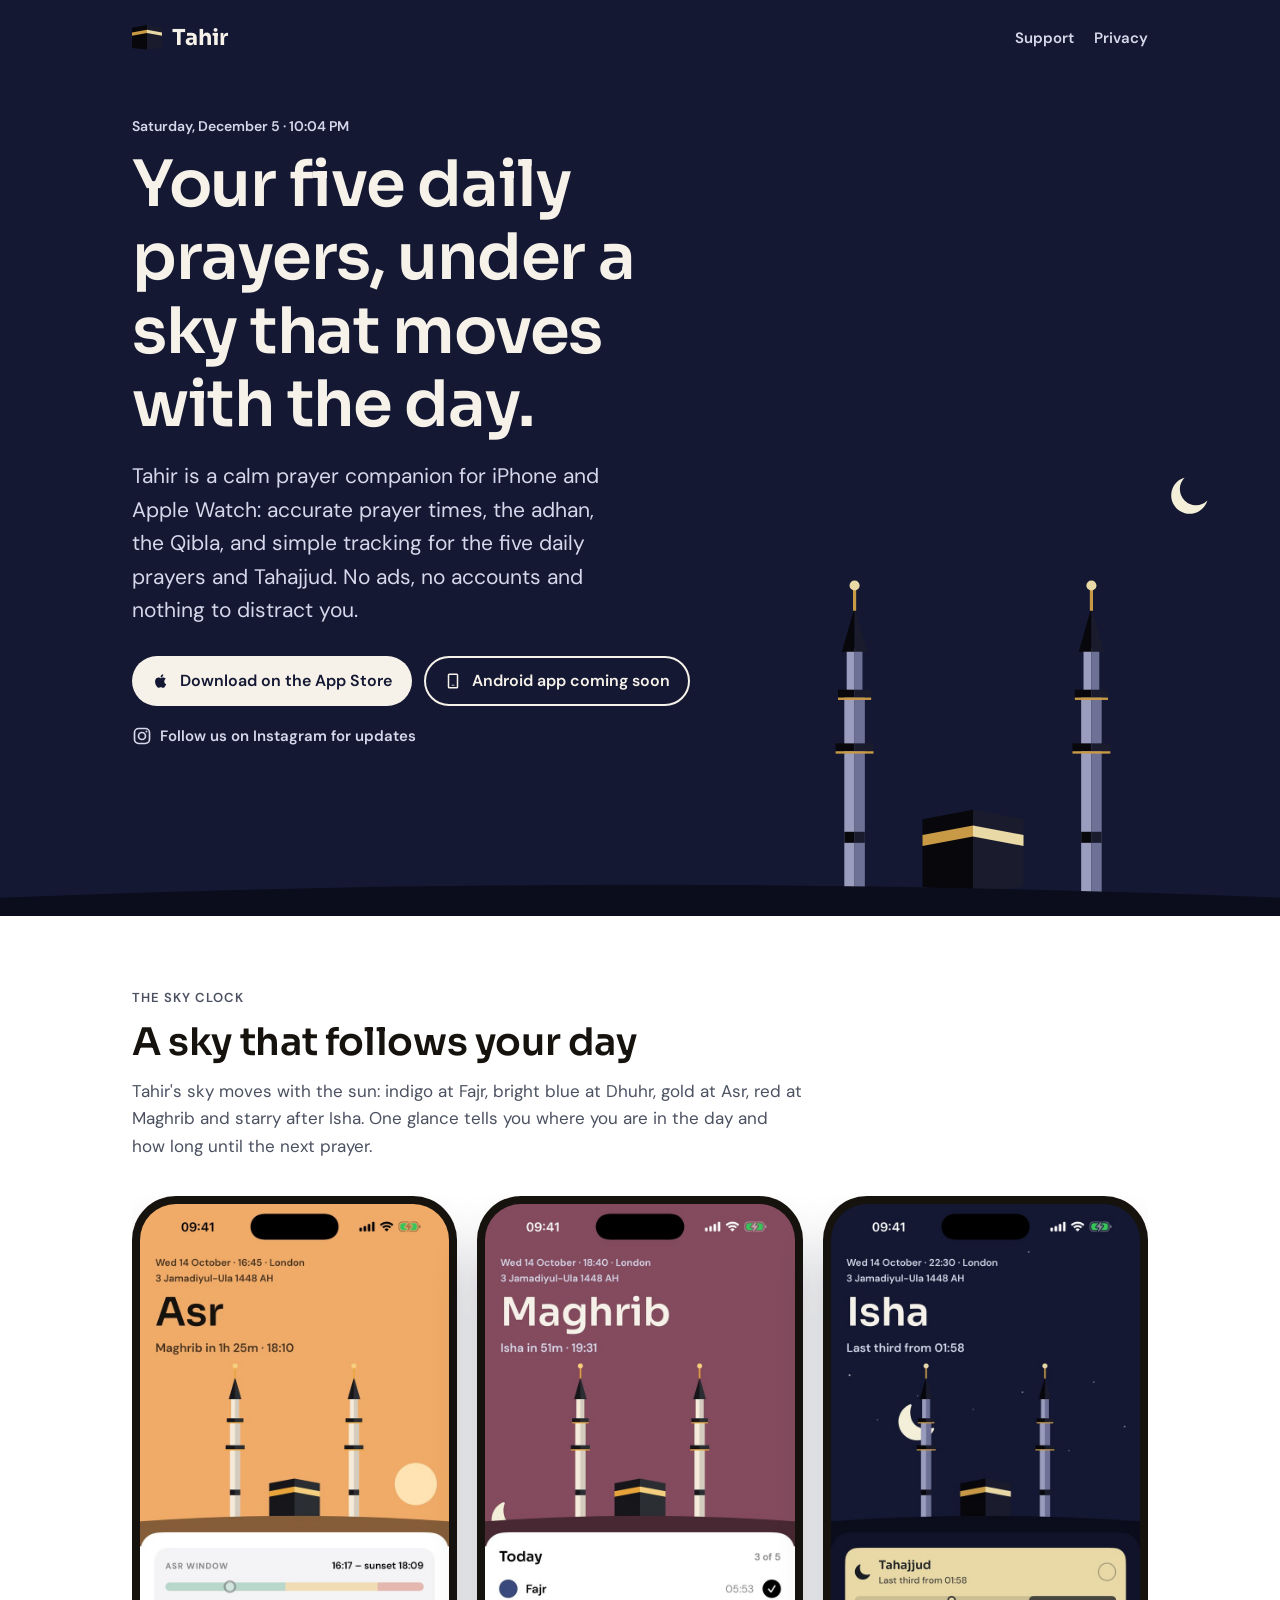
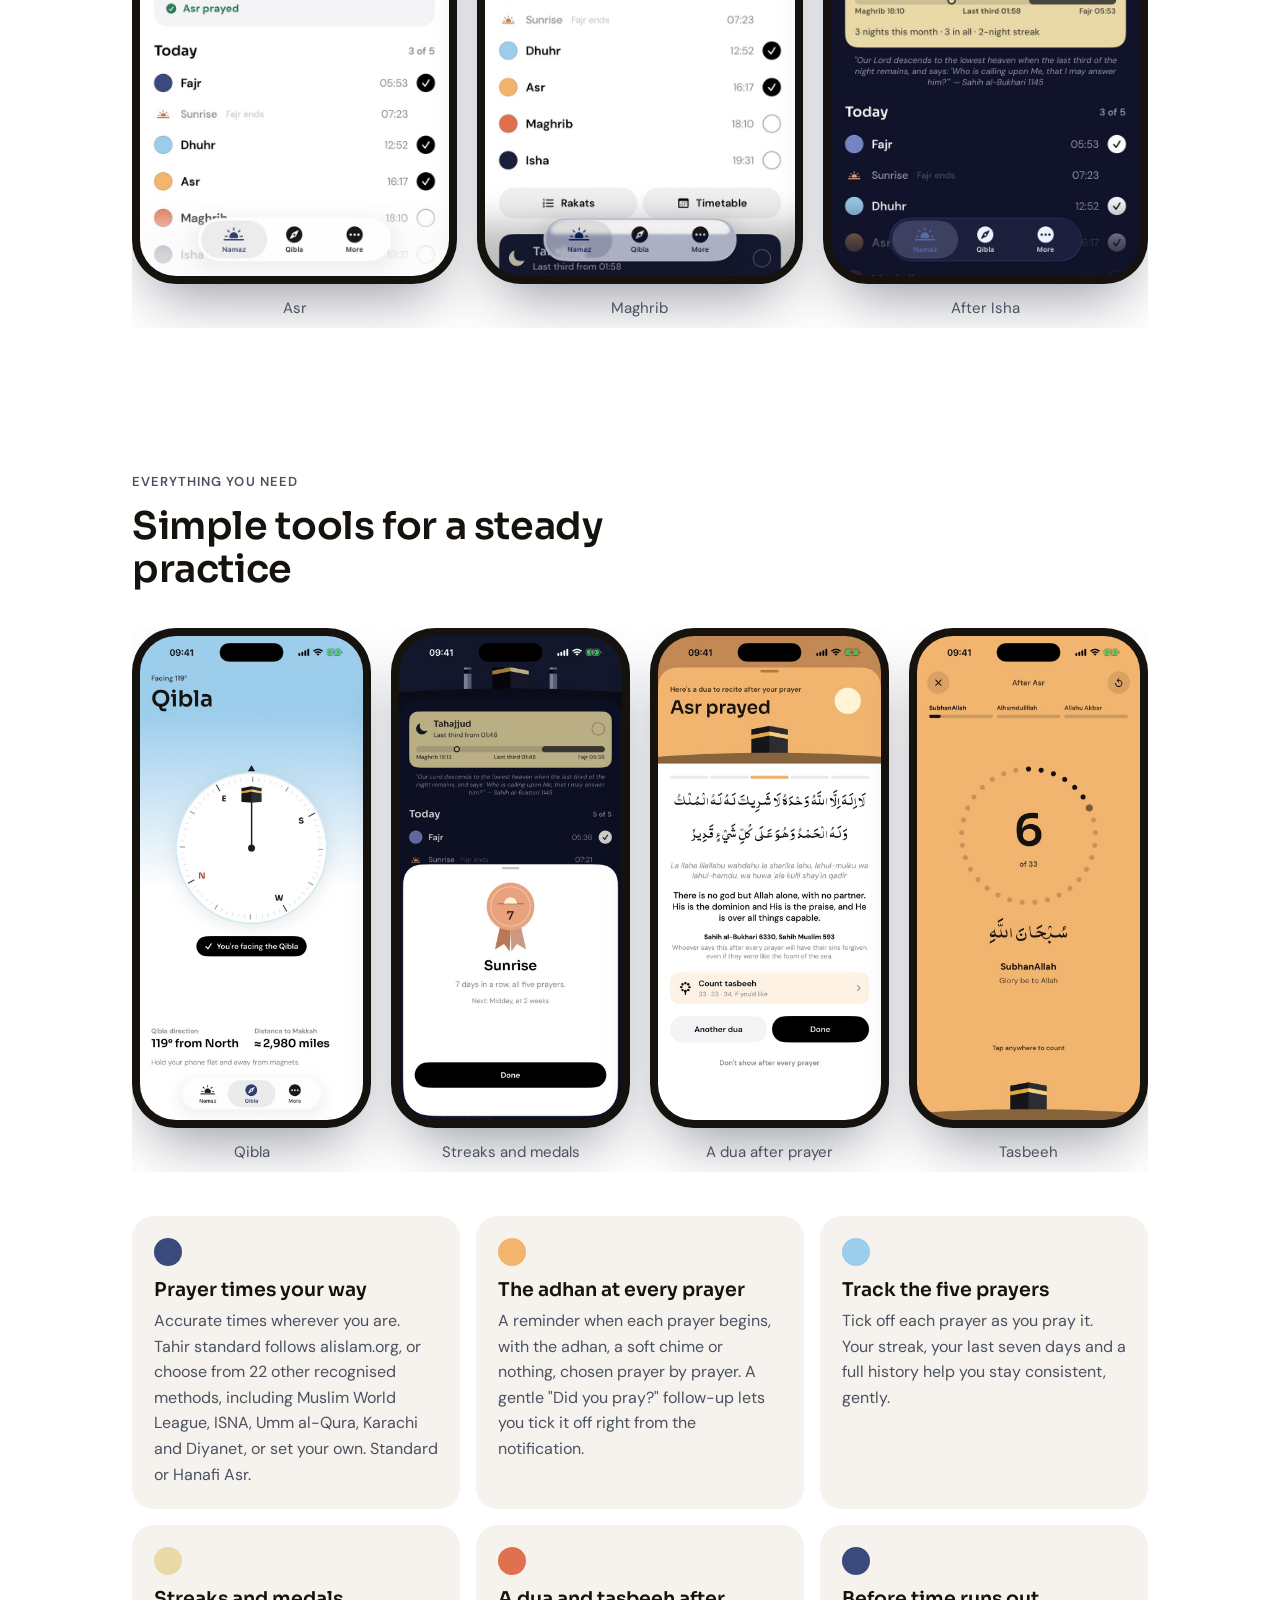
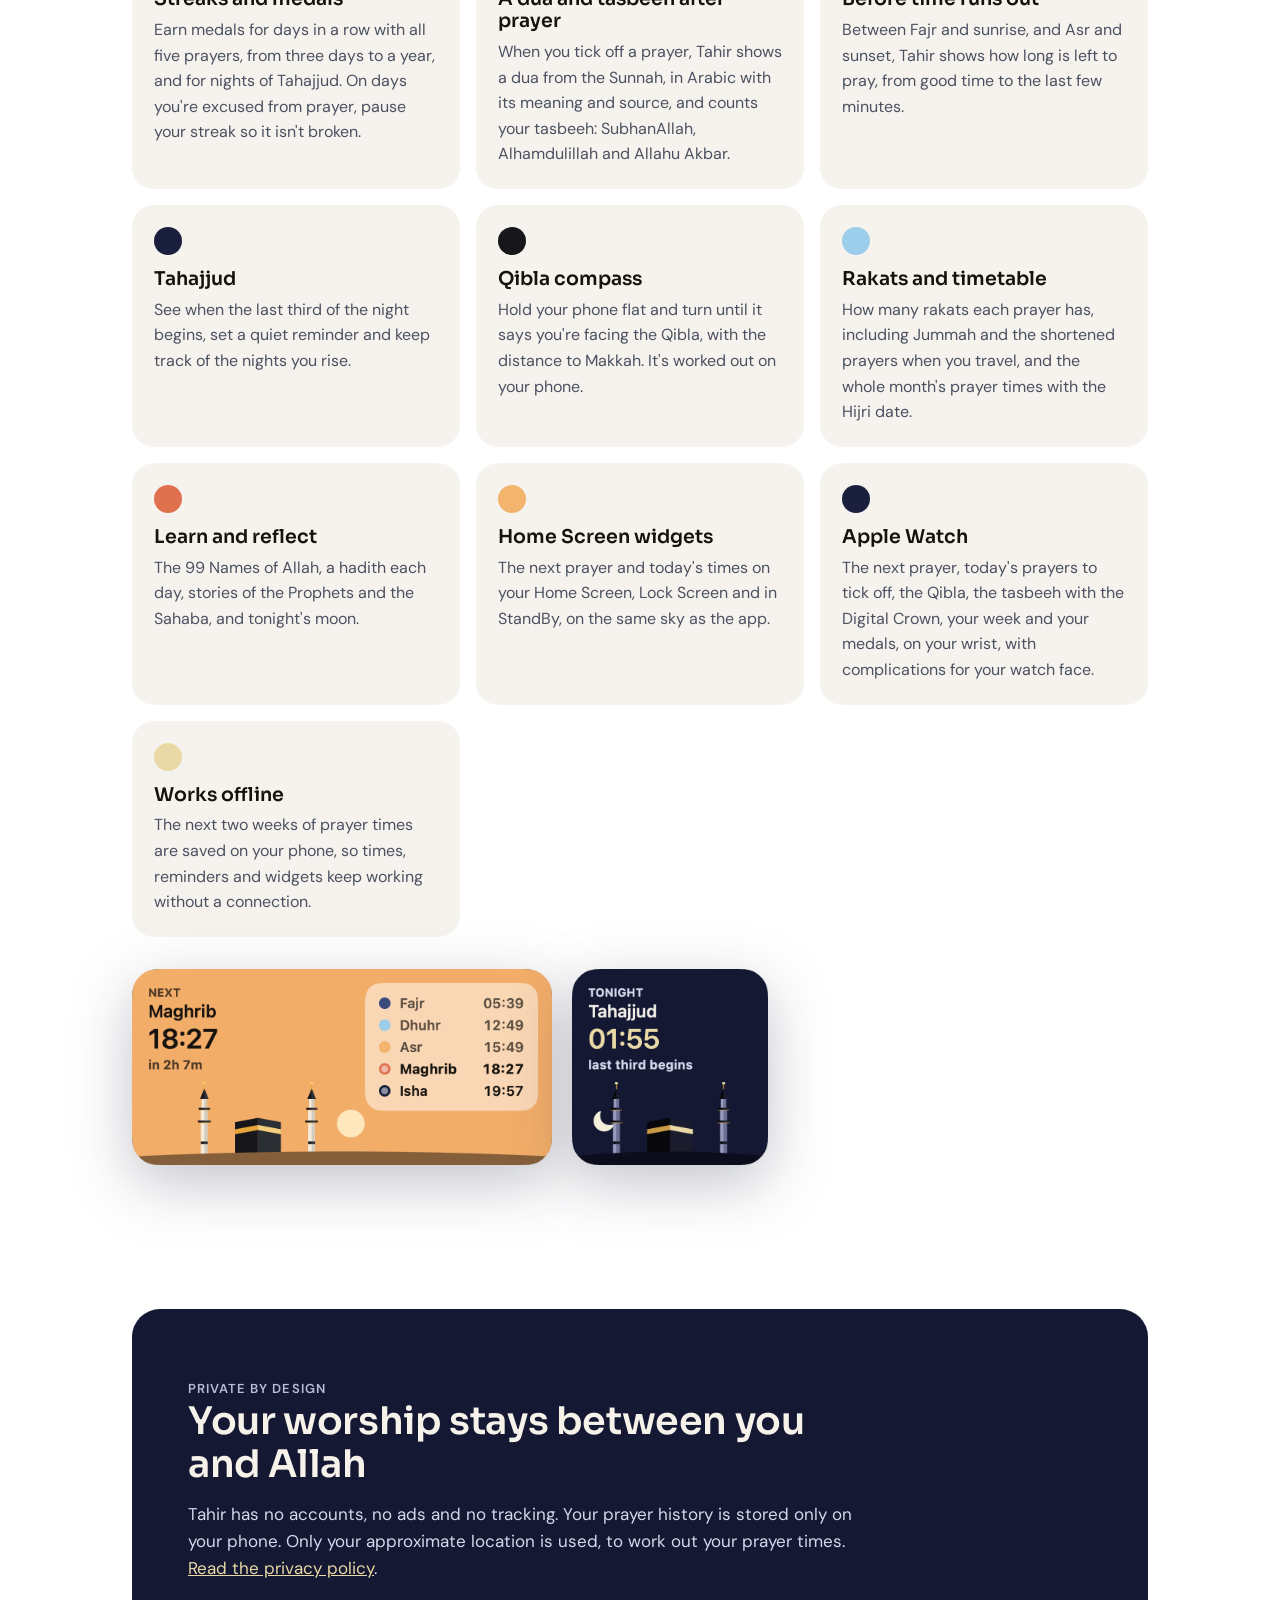
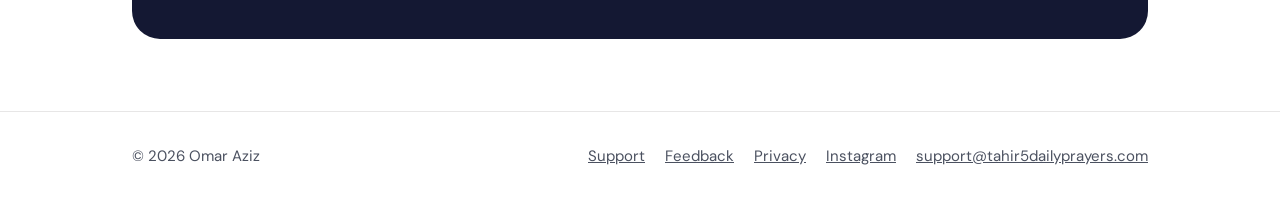
==== commit c7907a64: "Instagram: "Follow us on Instagram for updates" on the homepage, and in every footer Co-Authored-By:" ====
--- a/index.html
+++ b/index.html
@@ -5,12 +5,12 @@
 <meta name="viewport" content="width=device-width, initial-scale=1">
 <meta name="apple-itunes-app" content="app-id=6762571310">
 <title>Tahir: your five daily prayers</title>
-<meta name="description" content="A calm prayer companion for iPhone, iPad and Apple Watch: prayer times, the adhan, the Qibla, streaks and medals, duas and tasbeeh after prayer, and Tahajjud. No ads, no accounts.">
+<meta name="description" content="A calm prayer companion for iPhone and Apple Watch: prayer times, the adhan, the Qibla, streaks and medals, duas and tasbeeh after prayer, and Tahajjud. No ads, no accounts.">
 <meta name="theme-color" content="#F3B56E">
 <link rel="canonical" href="https://tahir5dailyprayers.com/">
 <meta property="og:type" content="website">
 <meta property="og:title" content="Tahir: your five daily prayers">
-<meta property="og:description" content="A calm prayer companion for iPhone, iPad and Apple Watch: prayer times, the adhan, the Qibla, streaks and medals, duas and tasbeeh after prayer, and Tahajjud. No ads, no accounts.">
+<meta property="og:description" content="A calm prayer companion for iPhone and Apple Watch: prayer times, the adhan, the Qibla, streaks and medals, duas and tasbeeh after prayer, and Tahajjud. No ads, no accounts.">
 <meta property="og:url" content="https://tahir5dailyprayers.com/">
 <meta property="og:image" content="https://tahir5dailyprayers.com/assets/img/og.png">
 <meta name="twitter:card" content="summary_large_image">
@@ -33,10 +33,10 @@
     <div class="hero-copy">
       <p class="eyebrow" id="stamp">Five prayers. One sky.</p>
       <h1>Your five daily prayers, under a sky that moves with the day.</h1>
-      <p class="lede">Tahir is a calm prayer companion for iPhone, iPad and Apple Watch: accurate prayer times, the adhan, the Qibla, and simple tracking for the five daily prayers and Tahajjud. No ads, no accounts and nothing to distract you.</p>
+      <p class="lede">Tahir is a calm prayer companion for iPhone and Apple Watch: accurate prayer times, the adhan, the Qibla, and simple tracking for the five daily prayers and Tahajjud. No ads, no accounts and nothing to distract you.</p>
       <div class="store-row">
         <a class="store" href="https://apps.apple.com/app/tahir-5-daily-prayers/id6762571310"><svg viewBox="0 0 24 24" aria-hidden="true"><path d="M16.37 12.6c-.02-2.3 1.88-3.4 1.96-3.46-1.07-1.56-2.73-1.77-3.32-1.8-1.41-.14-2.76.83-3.47.83-.72 0-1.82-.81-2.99-.79-1.54.02-2.96.9-3.75 2.27-1.6 2.78-.41 6.89 1.15 9.14.76 1.1 1.67 2.34 2.86 2.3 1.15-.05 1.58-.74 2.97-.74 1.38 0 1.78.74 2.99.72 1.24-.02 2.02-1.12 2.77-2.23.87-1.28 1.23-2.52 1.25-2.58-.03-.01-2.4-.92-2.42-3.66zM14.09 5.84c.63-.77 1.06-1.83.94-2.89-.91.04-2.02.61-2.67 1.37-.59.68-1.1 1.76-.96 2.8 1.02.08 2.06-.52 2.69-1.28z"/></svg>Download on the App Store</a>
-        <a class="store soon" href="https://groups.google.com/g/tahir-android-beta"><svg viewBox="0 0 24 24" aria-hidden="true"><path d="M7 2h10a2 2 0 0 1 2 2v16a2 2 0 0 1-2 2H7a2 2 0 0 1-2-2V4a2 2 0 0 1 2-2zm0 2v16h10V4H7zm3.5 13h3a.5.5 0 0 1 0 1h-3a.5.5 0 0 1 0-1z"/></svg>Join the Android beta</a>
+        <span class="store soon" role="note"><svg viewBox="0 0 24 24" aria-hidden="true"><path d="M7 2h10a2 2 0 0 1 2 2v16a2 2 0 0 1-2 2H7a2 2 0 0 1-2-2V4a2 2 0 0 1 2-2zm0 2v16h10V4H7zm3.5 13h3a.5.5 0 0 1 0 1h-3a.5.5 0 0 1 0-1z"/></svg>Android app coming soon</span>
       </div>
       <p class="follow"><a href="https://www.instagram.com/tahir5dailyprayers/"><svg viewBox="0 0 24 24" aria-hidden="true"><rect x="3" y="3" width="18" height="18" rx="5"/><circle cx="12" cy="12" r="4.2"/><circle class="fill" cx="17.4" cy="6.6" r="1.2"/></svg><span>Follow us on Instagram for updates</span></a></p>
     </div>
@@ -56,9 +56,9 @@
       <h2>A sky that follows your day</h2>
       <p class="section-intro">Tahir's sky moves with the sun: indigo at Fajr, bright blue at Dhuhr, gold at Asr, red at Maghrib and starry after Isha. One glance tells you where you are in the day and how long until the next prayer.</p>
       <div class="shots">
-        <figure><div class="phone"><img src="assets/img/asr.jpg" width="720" height="1564" alt="Tahir at Asr: an amber sky over two minarets and the Kaabah, with Maghrib in 1 hour 25 minutes and today's prayers below, three of five ticked off."></div><figcaption>Asr</figcaption></figure>
-        <figure><div class="phone"><img src="assets/img/maghrib.jpg" width="720" height="1564" alt="Tahir at Maghrib: a dusk sky with the moon rising beside the minarets, and Isha in 51 minutes."></div><figcaption>Maghrib</figcaption></figure>
-        <figure><div class="phone"><img src="assets/img/night.jpg" width="720" height="1564" alt="Tahir after Isha: a starry navy sky with the moon between the minarets, and a Tahajjud card showing the last third of the night begins at 01:58."></div><figcaption>After Isha</figcaption></figure>
+        <figure><div class="phone"><img src="assets/img/asr.jpg" width="720" height="1564" alt="Tahir at Asr: an amber sky over two minarets and the Kaabah, with Maghrib in 2 hours 5 minutes and today's prayers below, three of five ticked off."></div><figcaption>Asr</figcaption></figure>
+        <figure><div class="phone"><img src="assets/img/maghrib.jpg" width="720" height="1564" alt="Tahir at Maghrib: a dusk sky with the moon rising beside the minarets, and Isha in 1 hour."></div><figcaption>Maghrib</figcaption></figure>
+        <figure><div class="phone"><img src="assets/img/night.jpg" width="720" height="1564" alt="Tahir after Isha: a starry navy sky with the moon between the minarets, and a Tahajjud card showing the last third of the night begins at 01:55."></div><figcaption>After Isha</figcaption></figure>
       </div>
     </div>
   </section>
@@ -70,7 +70,7 @@
       <div class="shots shots-4">
         <figure><div class="phone"><img src="assets/img/qibla.jpg" width="720" height="1564" loading="lazy" alt="Tahir's Qibla compass facing the Qibla, 119 degrees from North, about 2,980 miles from Makkah."></div><figcaption>Qibla</figcaption></figure>
         <figure><div class="phone"><img src="assets/img/medals.jpg" width="720" height="1564" loading="lazy" alt="A medal in Tahir: Sunrise, for seven days in a row with all five prayers."></div><figcaption>Streaks and medals</figcaption></figure>
-        <figure><div class="phone"><img src="assets/img/dua.jpg" width="720" height="1564" loading="lazy" alt="The dua shown after Asr is ticked off: in Arabic, transliteration and English, from Abu Dawud 1522."></div><figcaption>A dua after prayer</figcaption></figure>
+        <figure><div class="phone"><img src="assets/img/dua.jpg" width="720" height="1564" loading="lazy" alt="The dua shown after Asr is ticked off: in Arabic, transliteration and English, from Sahih al-Bukhari and Muslim."></div><figcaption>A dua after prayer</figcaption></figure>
         <figure><div class="phone"><img src="assets/img/tasbeeh.jpg" width="720" height="1564" loading="lazy" alt="Tahir's tasbeeh counter after Asr: SubhanAllah, 6 of 33."></div><figcaption>Tasbeeh</figcaption></figure>
       </div>
       <div class="features">
@@ -78,8 +78,8 @@
         <article class="feature"><div class="dot" style="--dot: var(--c-asr)"></div><h3>The adhan at every prayer</h3><p>A reminder when each prayer begins, with the adhan, a soft chime or nothing, chosen prayer by prayer. A gentle "Did you pray?" follow-up lets you tick it off right from the notification.</p></article>
         <article class="feature"><div class="dot" style="--dot: var(--c-dhuhr)"></div><h3>Track the five prayers</h3><p>Tick off each prayer as you pray it. Your streak, your last seven days and a full history help you stay consistent, gently.</p></article>
         <article class="feature"><div class="dot" style="--dot: var(--c-moon)"></div><h3>Streaks and medals</h3><p>Earn medals for days in a row with all five prayers, from three days to a year, and for nights of Tahajjud. On days you're excused from prayer, pause your streak so it isn't broken.</p></article>
-        <article class="feature"><div class="dot" style="--dot: var(--c-maghrib)"></div><h3>A dua and tasbeeh after prayer</h3><p>When you tick off a prayer, Tahir shows a dua from the Quran and Sunnah, in Arabic with its meaning and source, and counts your tasbeeh: SubhanAllah, Alhamdulillah and Allahu Akbar.</p></article>
-        <article class="feature"><div class="dot" style="--dot: var(--c-fajr)"></div><h3>Before time runs out</h3><p>Between Fajr and sunrise, and between Asr and sunset, Tahir counts down to sunrise or sunset, so you can pray in good time.</p></article>
+        <article class="feature"><div class="dot" style="--dot: var(--c-maghrib)"></div><h3>A dua and tasbeeh after prayer</h3><p>When you tick off a prayer, Tahir shows a dua from the Sunnah, in Arabic with its meaning and source, and counts your tasbeeh: SubhanAllah, Alhamdulillah and Allahu Akbar.</p></article>
+        <article class="feature"><div class="dot" style="--dot: var(--c-fajr)"></div><h3>Before time runs out</h3><p>Between Fajr and sunrise, and Asr and sunset, Tahir shows how long is left to pray, from good time to the last few minutes.</p></article>
         <article class="feature"><div class="dot" style="--dot: var(--c-isha)"></div><h3>Tahajjud</h3><p>See when the last third of the night begins, set a quiet reminder and keep track of the nights you rise.</p></article>
         <article class="feature"><div class="dot" style="--dot: var(--c-kaabah)"></div><h3>Qibla compass</h3><p>Hold your phone flat and turn until it says you're facing the Qibla, with the distance to Makkah. It's worked out on your phone.</p></article>
         <article class="feature"><div class="dot" style="--dot: var(--c-dhuhr)"></div><h3>Rakats and timetable</h3><p>How many rakats each prayer has, including Jummah and the shortened prayers when you travel, and the whole month's prayer times with the Hijri date.</p></article>
--- a/assets/style.css
+++ b/assets/style.css
@@ -94,6 +94,11 @@
 .store-row { display: flex; flex-wrap: wrap; gap: 12px; align-items: center; }
 /* Not a link: the Android app isn't on Google Play yet, so no Play badge. */
 .store.soon { background: transparent; color: inherit; border: 2px solid currentColor; padding: 10px 18px; }
+.follow { margin: 18px 0 0; }
+.follow a { display: inline-flex; align-items: center; gap: 8px; color: var(--ink-soft); font-weight: 600; font-size: 15px; text-decoration: none; }
+.follow a:hover span { text-decoration: underline; }
+.follow svg { width: 20px; height: 20px; fill: none; stroke: currentColor; stroke-width: 2; }
+.follow svg .fill { fill: currentColor; stroke: none; }
 
 /* Horizon: two minarets and the Kaabah on curved ground, as in the app */
 .horizon { position: relative; height: 285px; margin-top: 8px; overflow: hidden; }
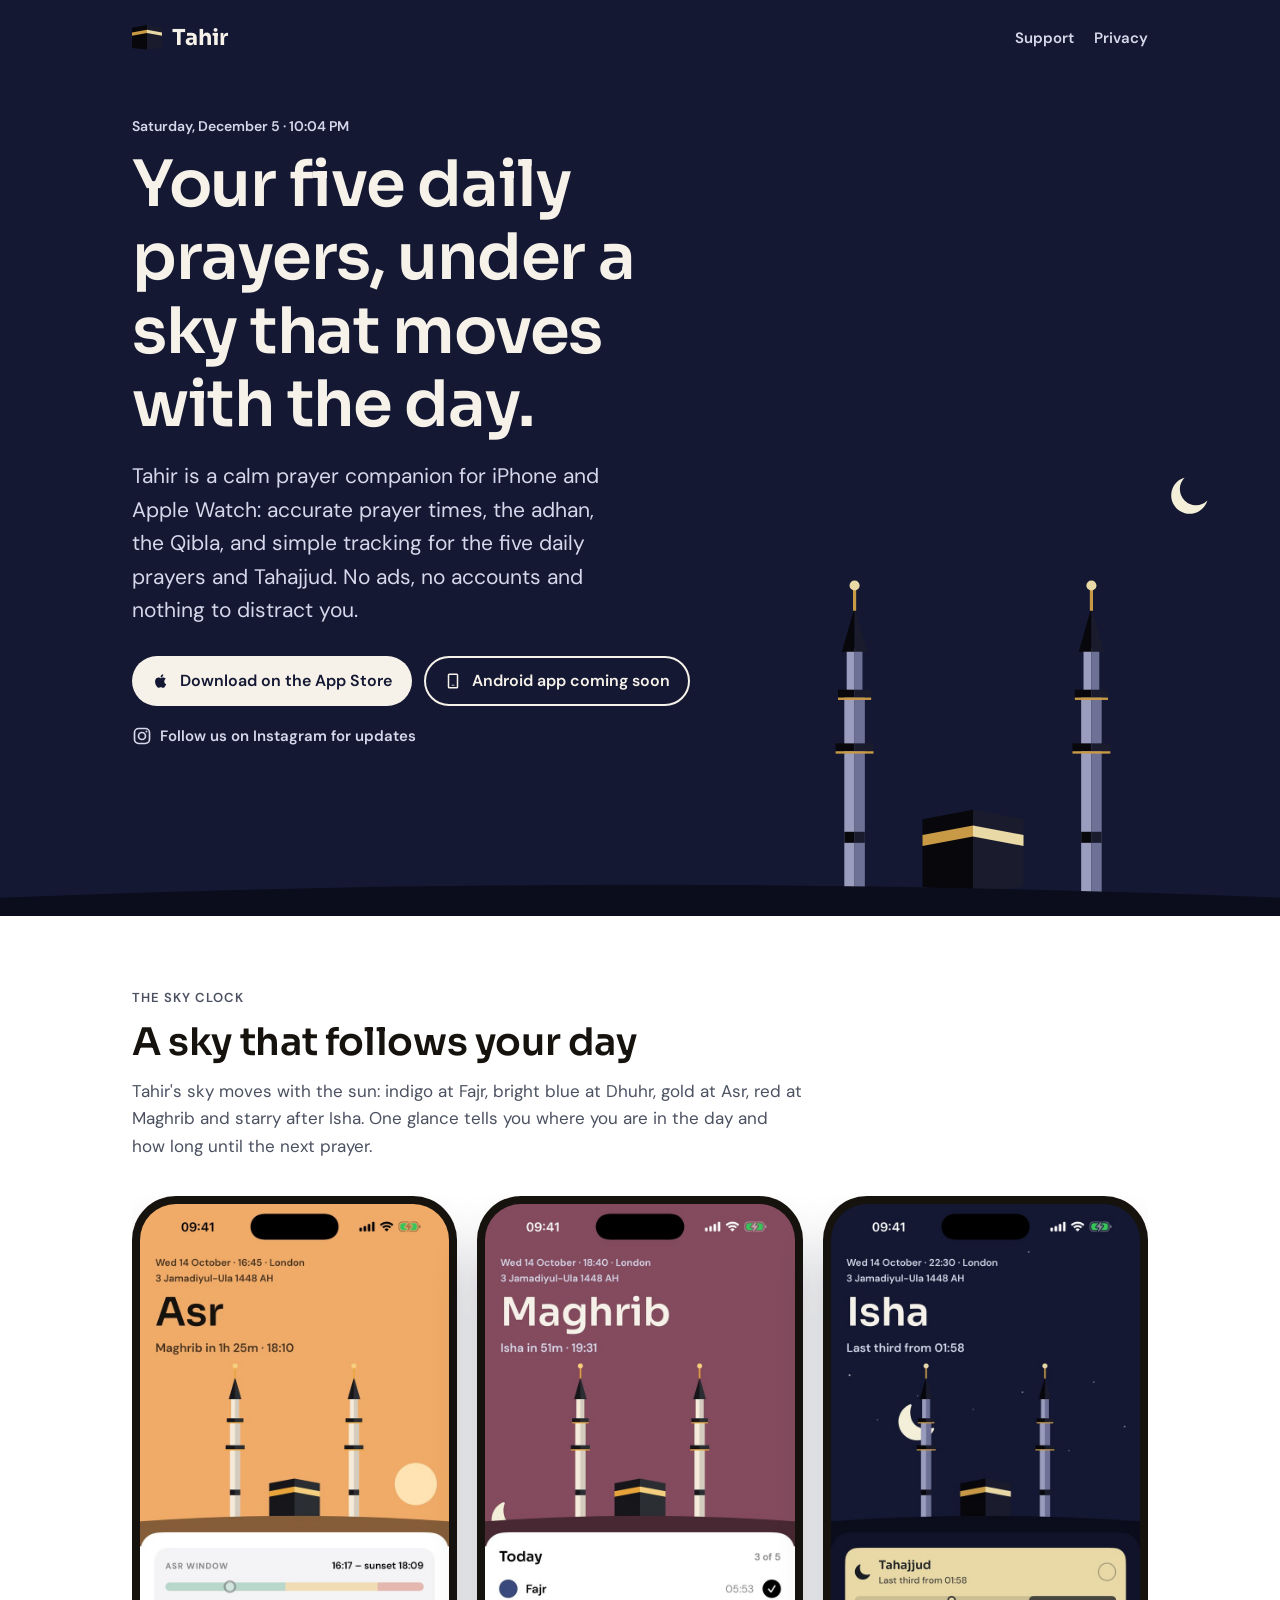
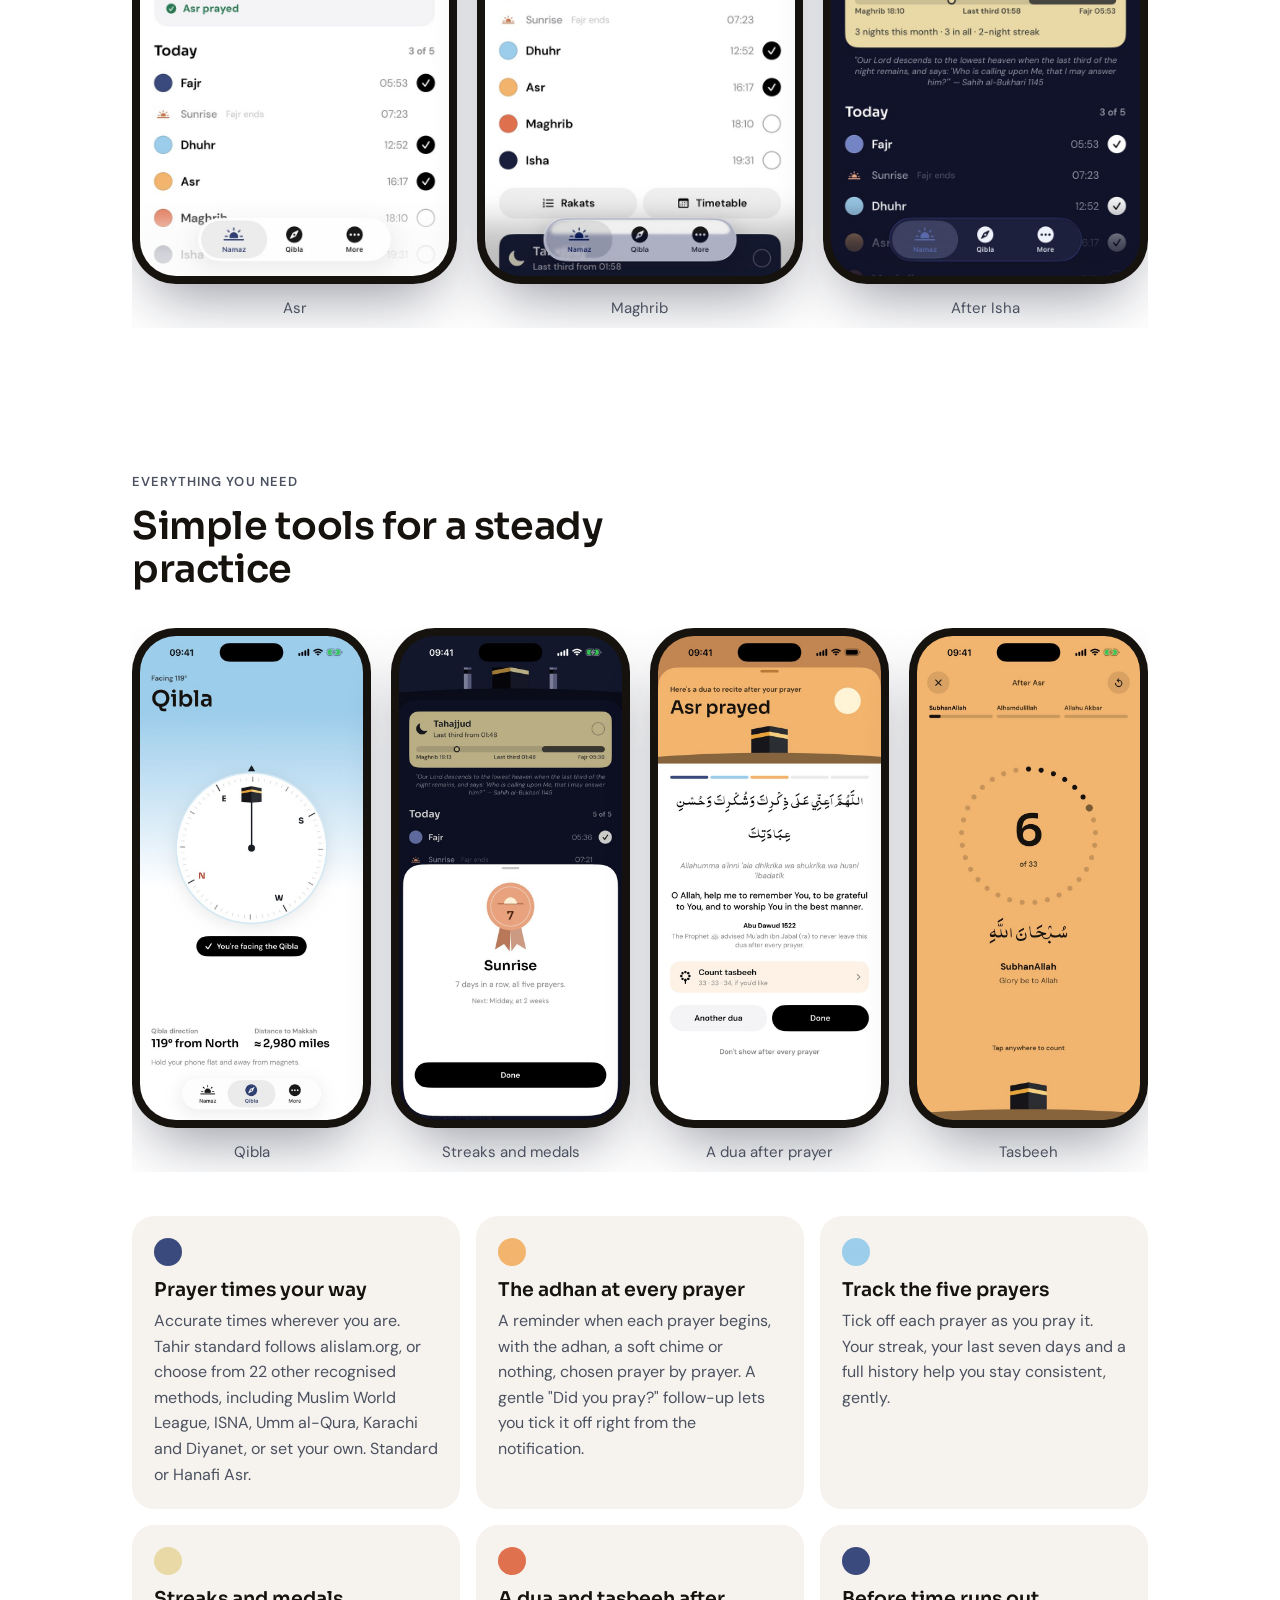
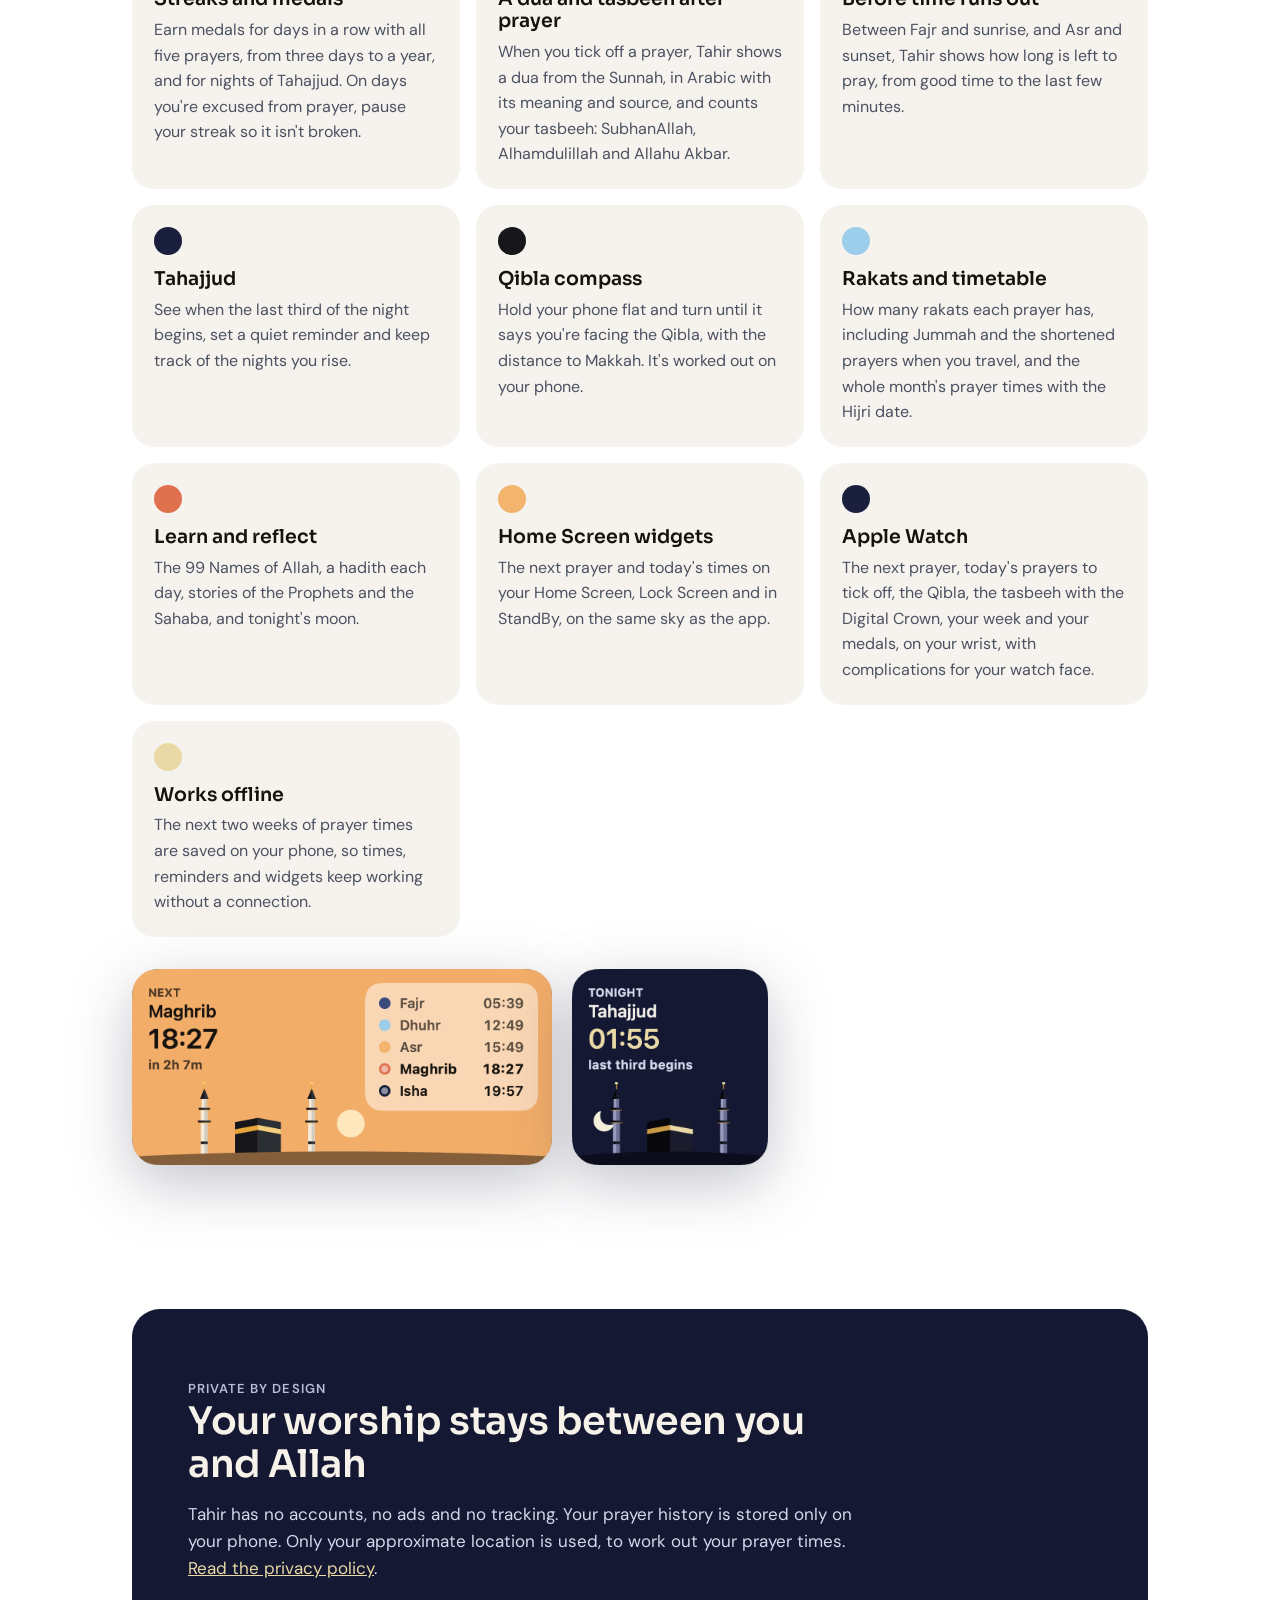
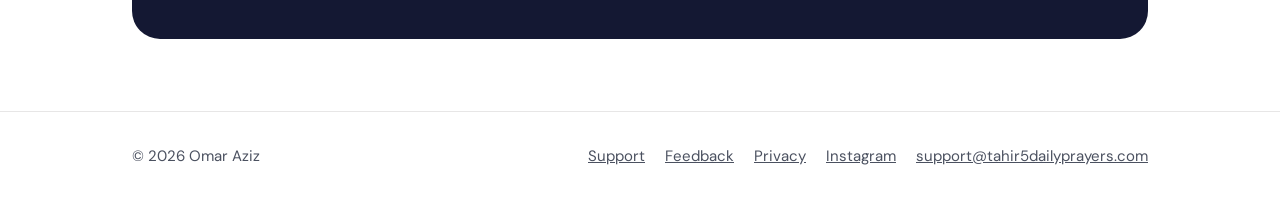
==== commit f42e699d: "Homepage: the after-prayer dua image shows Abu Dawud 1522 (the old one carried a misattributed note)" ====
--- a/index.html
+++ b/index.html
@@ -70,7 +70,7 @@
       <div class="shots shots-4">
         <figure><div class="phone"><img src="assets/img/qibla.jpg" width="720" height="1564" loading="lazy" alt="Tahir's Qibla compass facing the Qibla, 119 degrees from North, about 2,980 miles from Makkah."></div><figcaption>Qibla</figcaption></figure>
         <figure><div class="phone"><img src="assets/img/medals.jpg" width="720" height="1564" loading="lazy" alt="A medal in Tahir: Sunrise, for seven days in a row with all five prayers."></div><figcaption>Streaks and medals</figcaption></figure>
-        <figure><div class="phone"><img src="assets/img/dua.jpg" width="720" height="1564" loading="lazy" alt="The dua shown after Asr is ticked off: in Arabic, transliteration and English, from Sahih al-Bukhari and Muslim."></div><figcaption>A dua after prayer</figcaption></figure>
+        <figure><div class="phone"><img src="assets/img/dua.jpg" width="720" height="1564" loading="lazy" alt="The dua shown after Asr is ticked off: in Arabic, transliteration and English, from Abu Dawud 1522."></div><figcaption>A dua after prayer</figcaption></figure>
         <figure><div class="phone"><img src="assets/img/tasbeeh.jpg" width="720" height="1564" loading="lazy" alt="Tahir's tasbeeh counter after Asr: SubhanAllah, 6 of 33."></div><figcaption>Tasbeeh</figcaption></figure>
       </div>
       <div class="features">
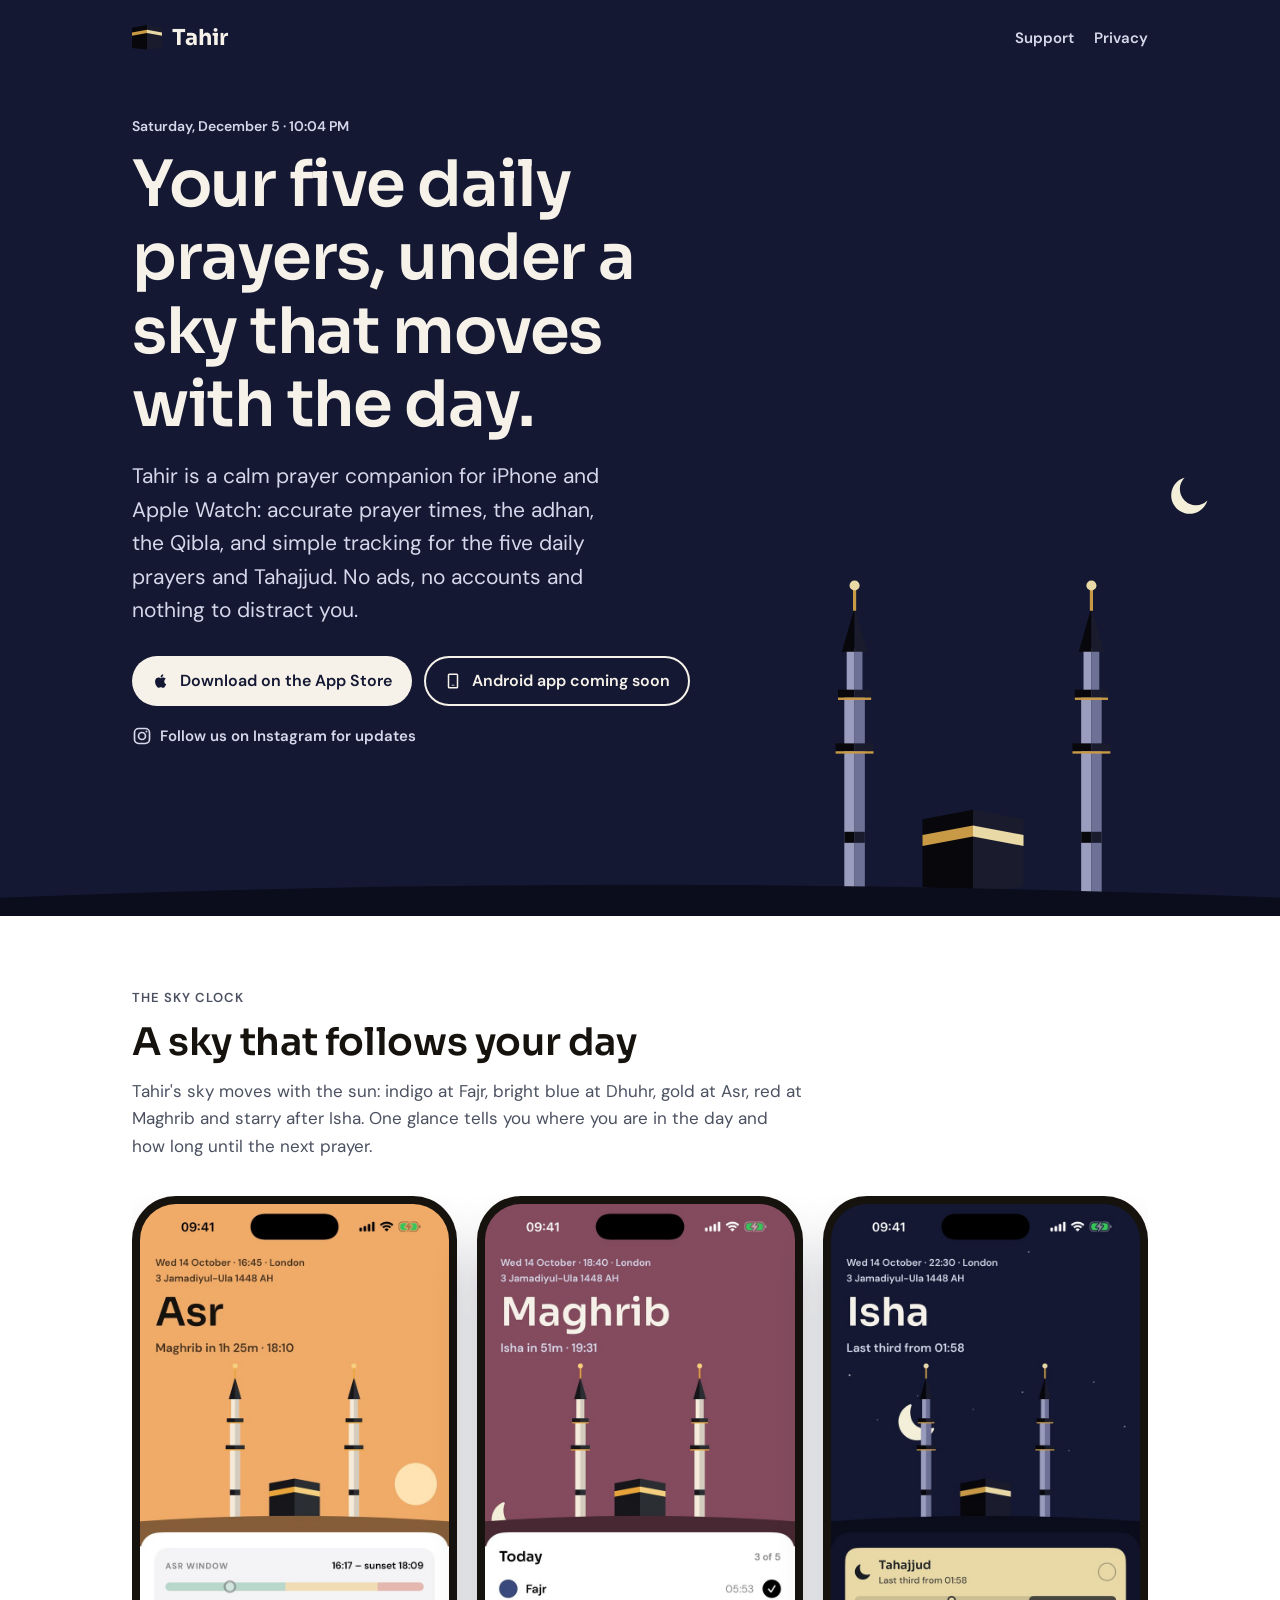
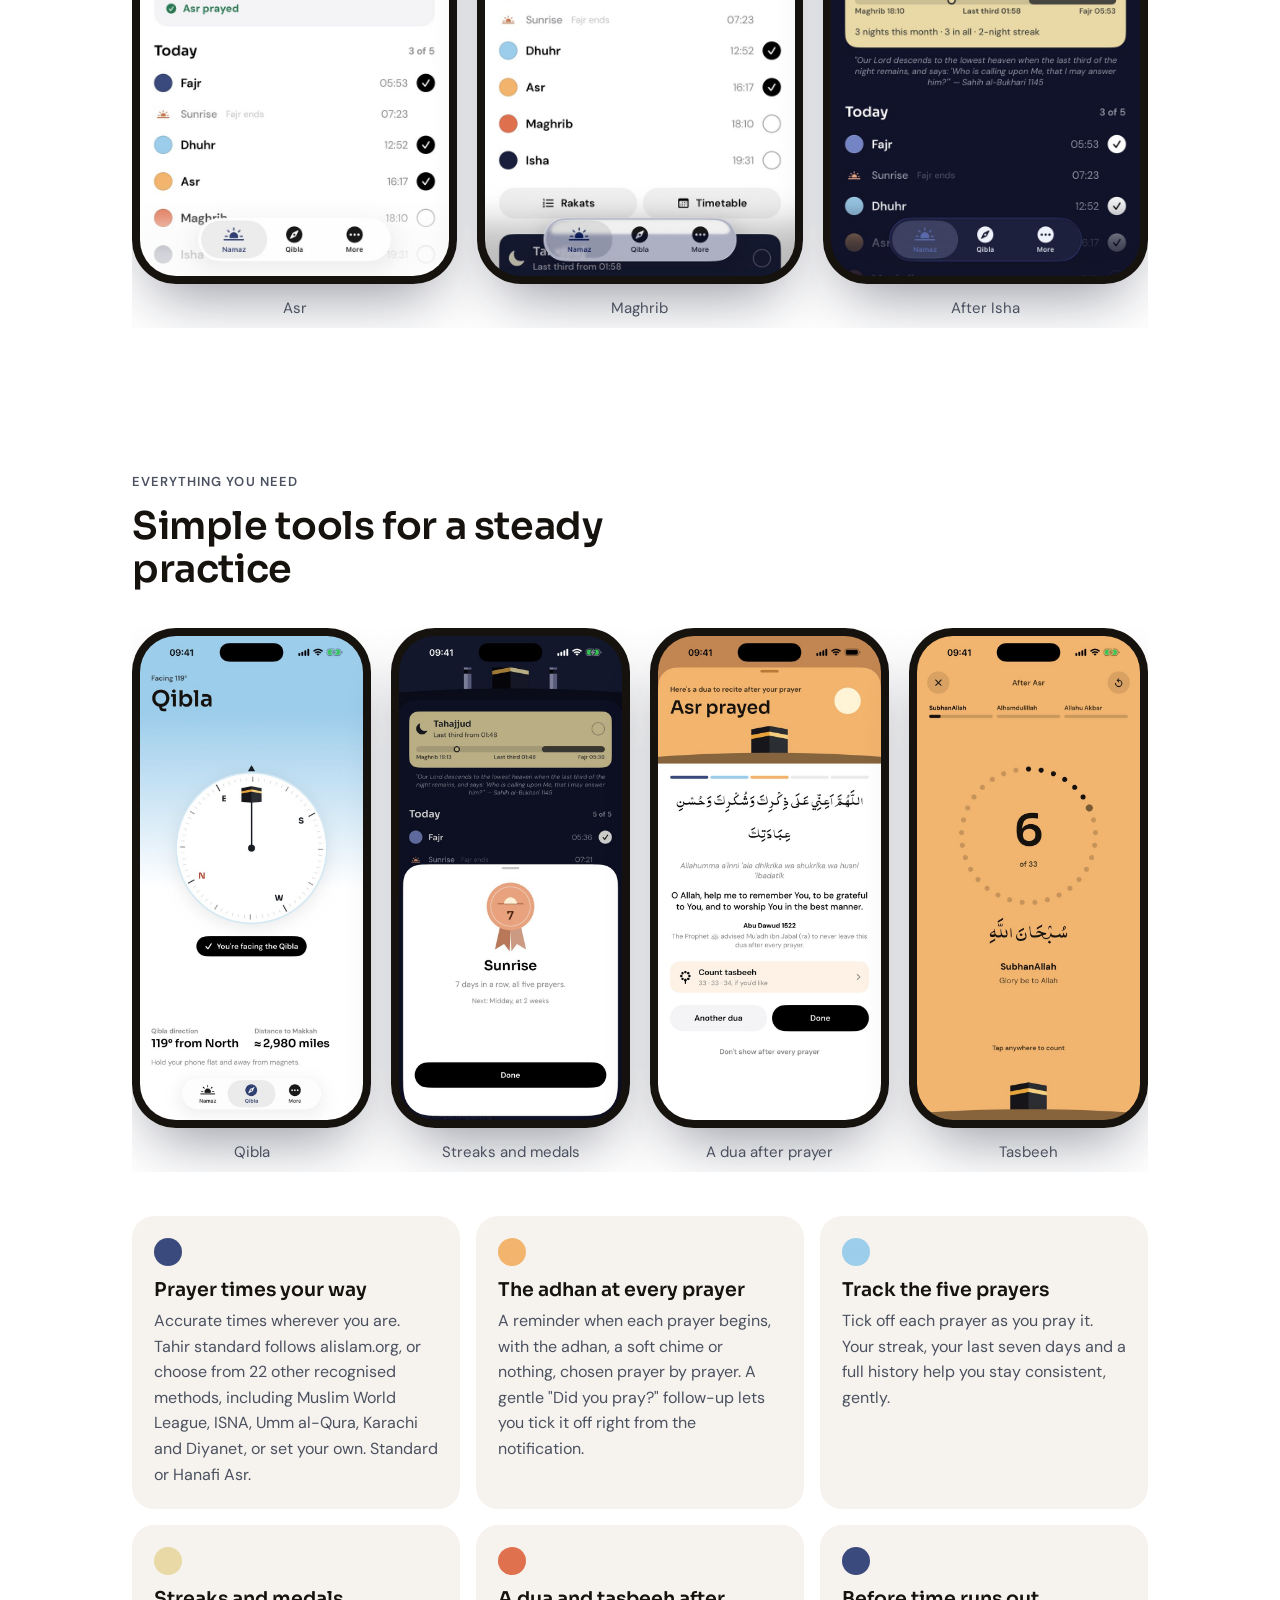
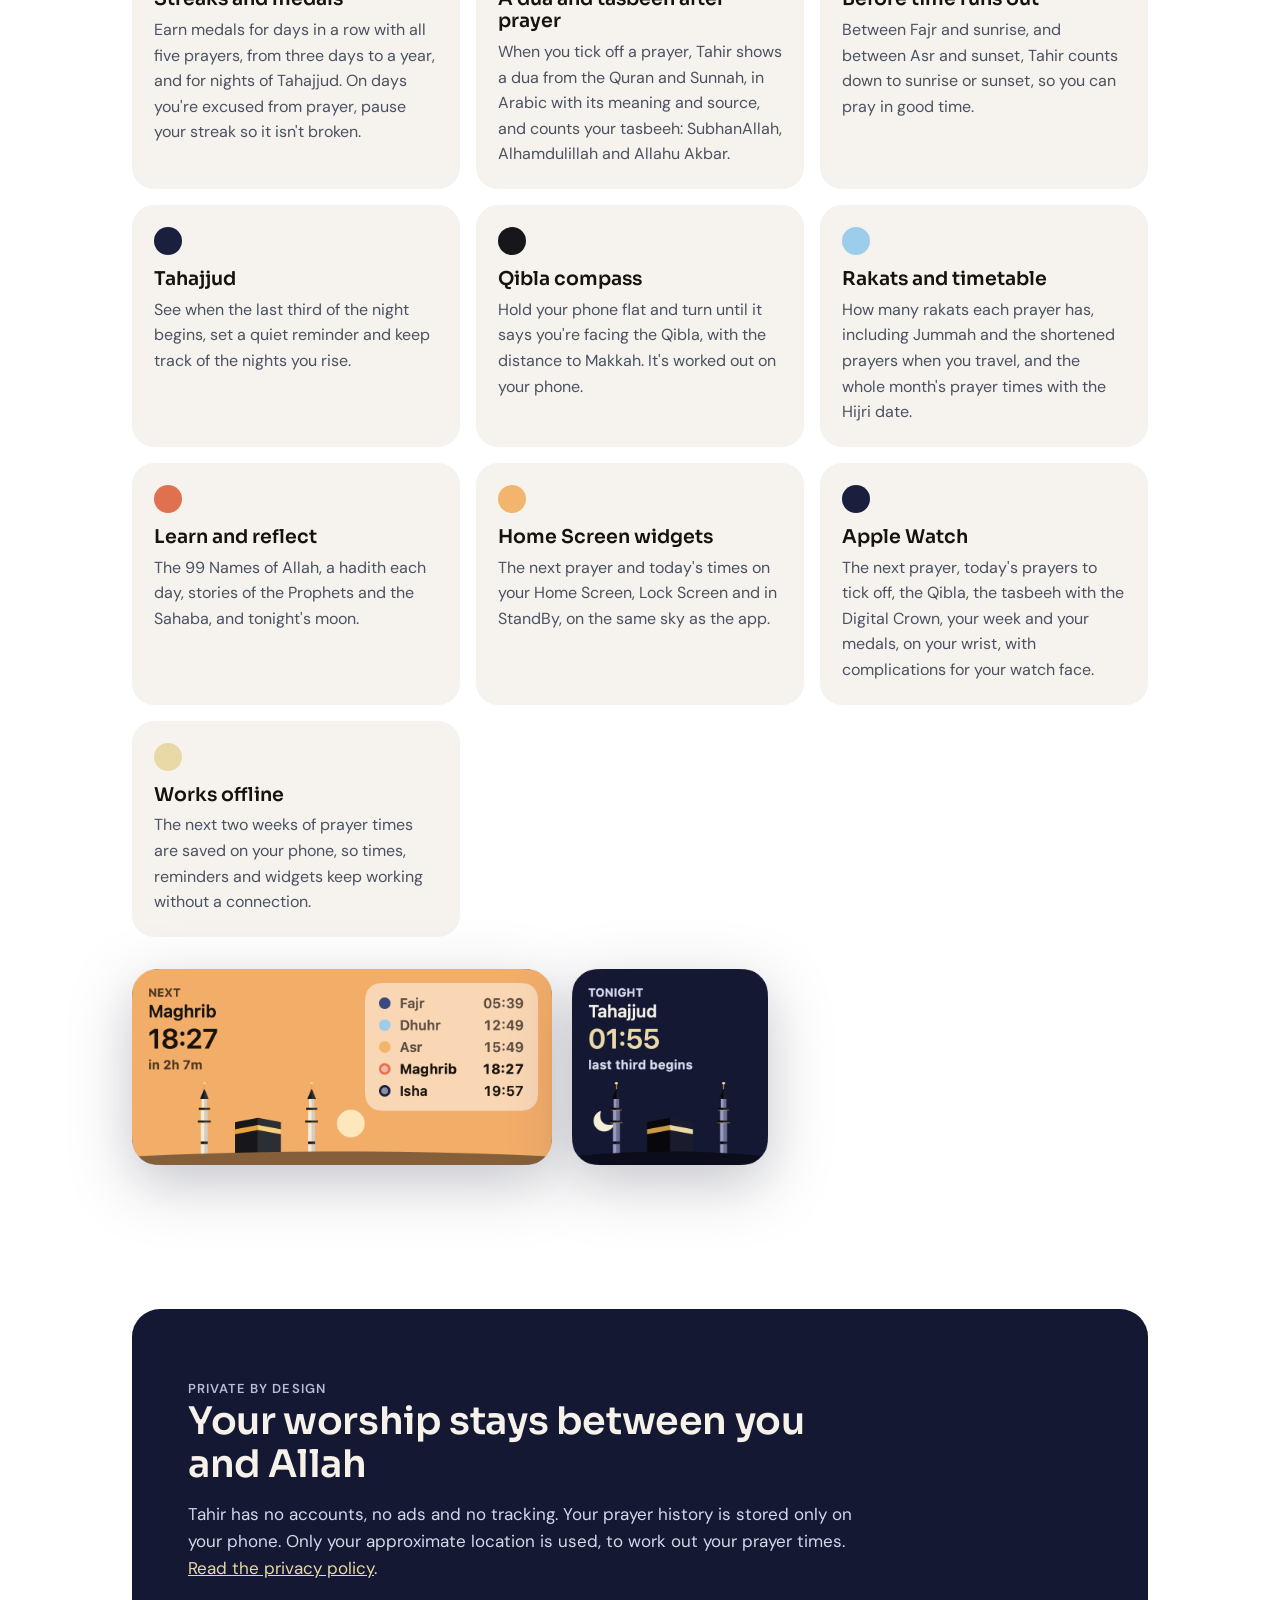
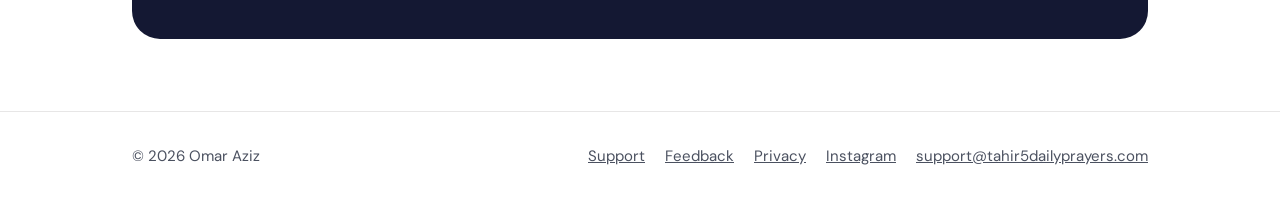
==== commit 83a855f9: "Homepage: Asr's countdown runs to sunset without calling it time left to pray; duas are from the Qur" ====
--- a/index.html
+++ b/index.html
@@ -78,8 +78,8 @@
         <article class="feature"><div class="dot" style="--dot: var(--c-asr)"></div><h3>The adhan at every prayer</h3><p>A reminder when each prayer begins, with the adhan, a soft chime or nothing, chosen prayer by prayer. A gentle "Did you pray?" follow-up lets you tick it off right from the notification.</p></article>
         <article class="feature"><div class="dot" style="--dot: var(--c-dhuhr)"></div><h3>Track the five prayers</h3><p>Tick off each prayer as you pray it. Your streak, your last seven days and a full history help you stay consistent, gently.</p></article>
         <article class="feature"><div class="dot" style="--dot: var(--c-moon)"></div><h3>Streaks and medals</h3><p>Earn medals for days in a row with all five prayers, from three days to a year, and for nights of Tahajjud. On days you're excused from prayer, pause your streak so it isn't broken.</p></article>
-        <article class="feature"><div class="dot" style="--dot: var(--c-maghrib)"></div><h3>A dua and tasbeeh after prayer</h3><p>When you tick off a prayer, Tahir shows a dua from the Sunnah, in Arabic with its meaning and source, and counts your tasbeeh: SubhanAllah, Alhamdulillah and Allahu Akbar.</p></article>
-        <article class="feature"><div class="dot" style="--dot: var(--c-fajr)"></div><h3>Before time runs out</h3><p>Between Fajr and sunrise, and Asr and sunset, Tahir shows how long is left to pray, from good time to the last few minutes.</p></article>
+        <article class="feature"><div class="dot" style="--dot: var(--c-maghrib)"></div><h3>A dua and tasbeeh after prayer</h3><p>When you tick off a prayer, Tahir shows a dua from the Quran and Sunnah, in Arabic with its meaning and source, and counts your tasbeeh: SubhanAllah, Alhamdulillah and Allahu Akbar.</p></article>
+        <article class="feature"><div class="dot" style="--dot: var(--c-fajr)"></div><h3>Before time runs out</h3><p>Between Fajr and sunrise, and between Asr and sunset, Tahir counts down to sunrise or sunset, so you can pray in good time.</p></article>
         <article class="feature"><div class="dot" style="--dot: var(--c-isha)"></div><h3>Tahajjud</h3><p>See when the last third of the night begins, set a quiet reminder and keep track of the nights you rise.</p></article>
         <article class="feature"><div class="dot" style="--dot: var(--c-kaabah)"></div><h3>Qibla compass</h3><p>Hold your phone flat and turn until it says you're facing the Qibla, with the distance to Makkah. It's worked out on your phone.</p></article>
         <article class="feature"><div class="dot" style="--dot: var(--c-dhuhr)"></div><h3>Rakats and timetable</h3><p>How many rakats each prayer has, including Jummah and the shortened prayers when you travel, and the whole month's prayer times with the Hijri date.</p></article>
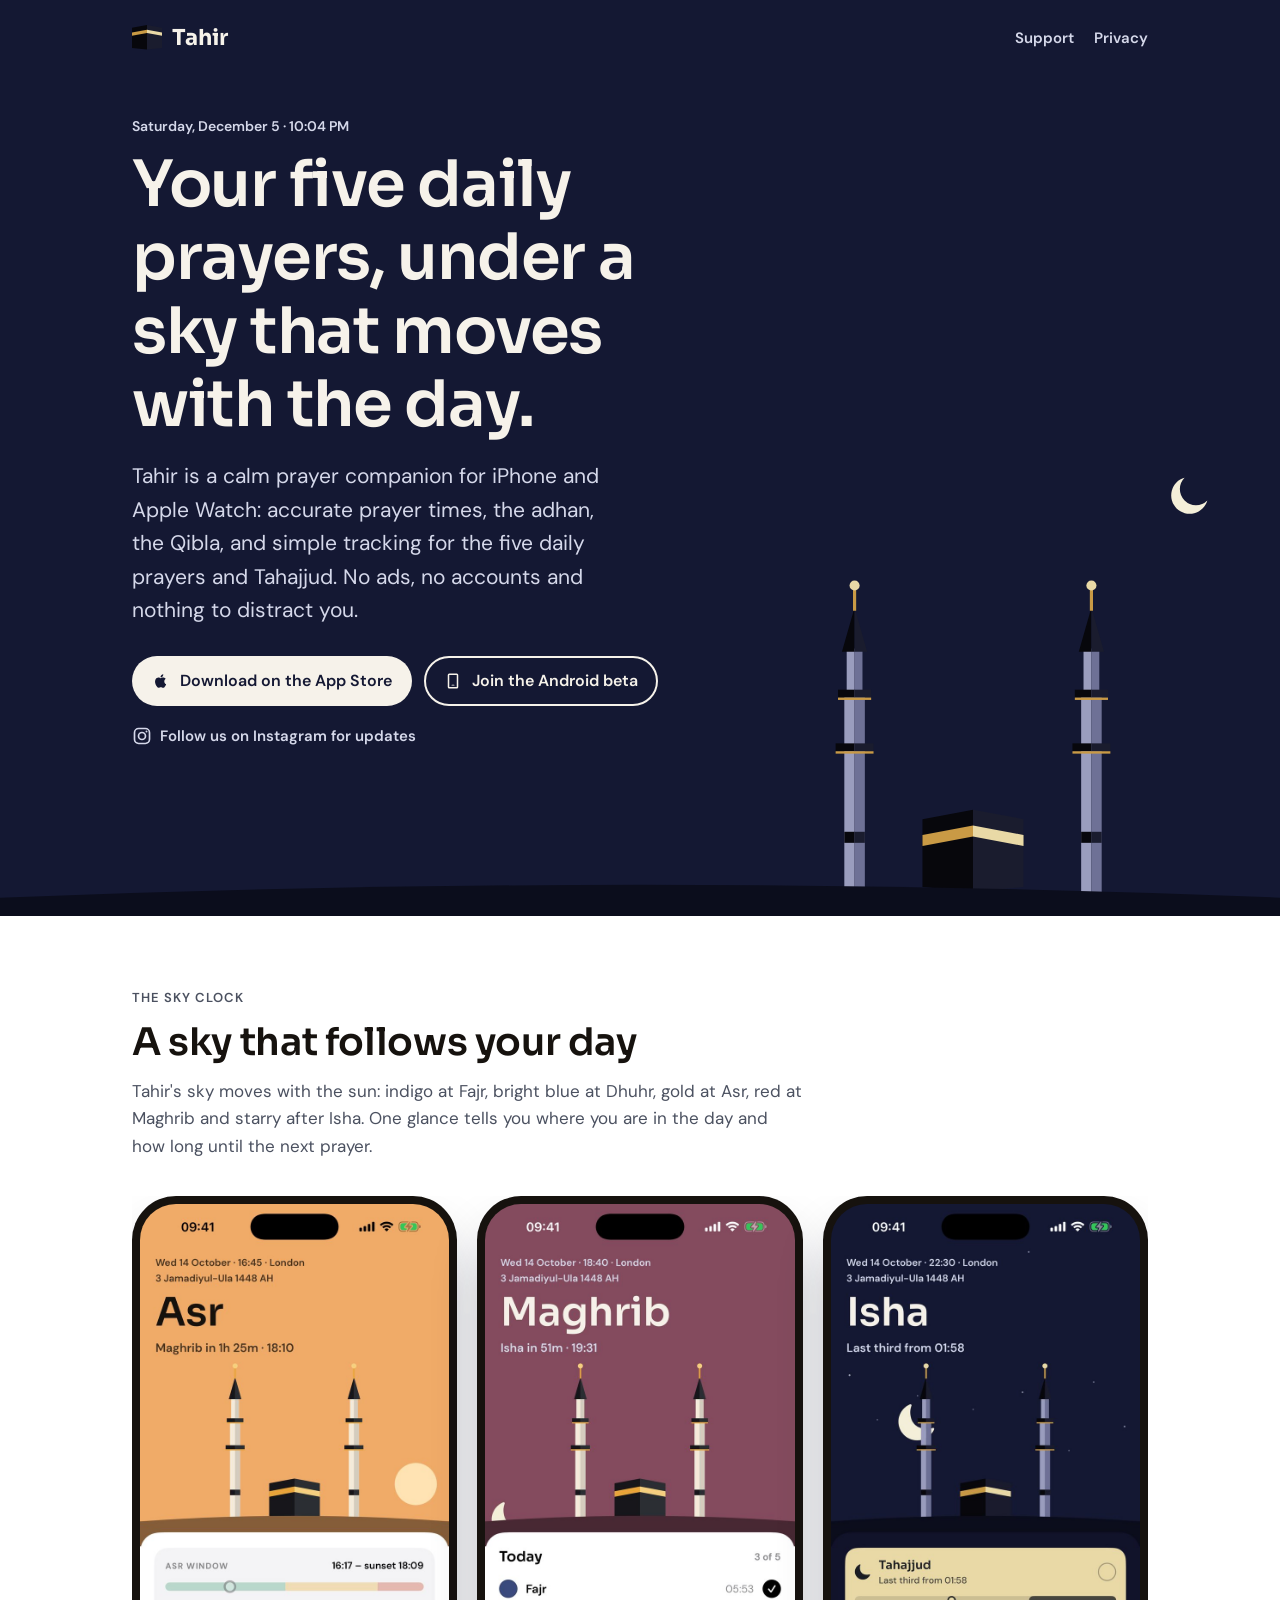
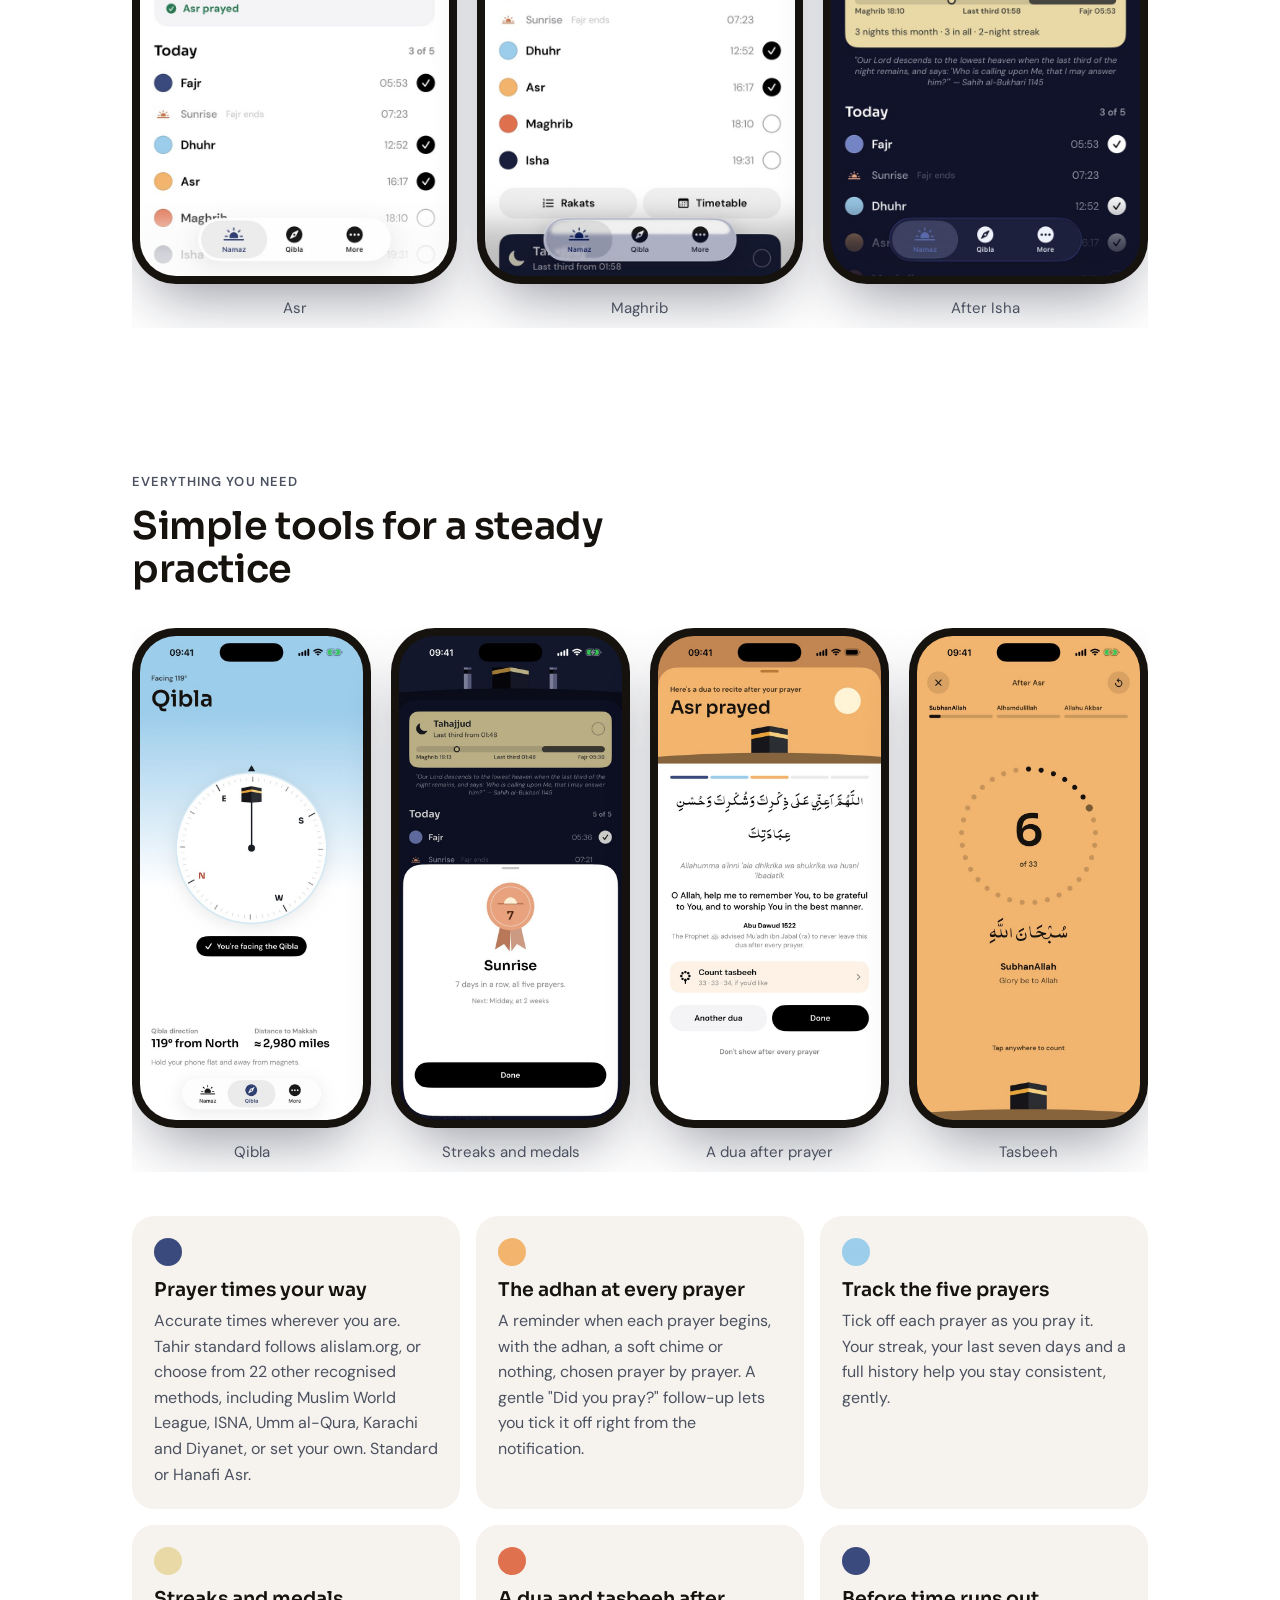
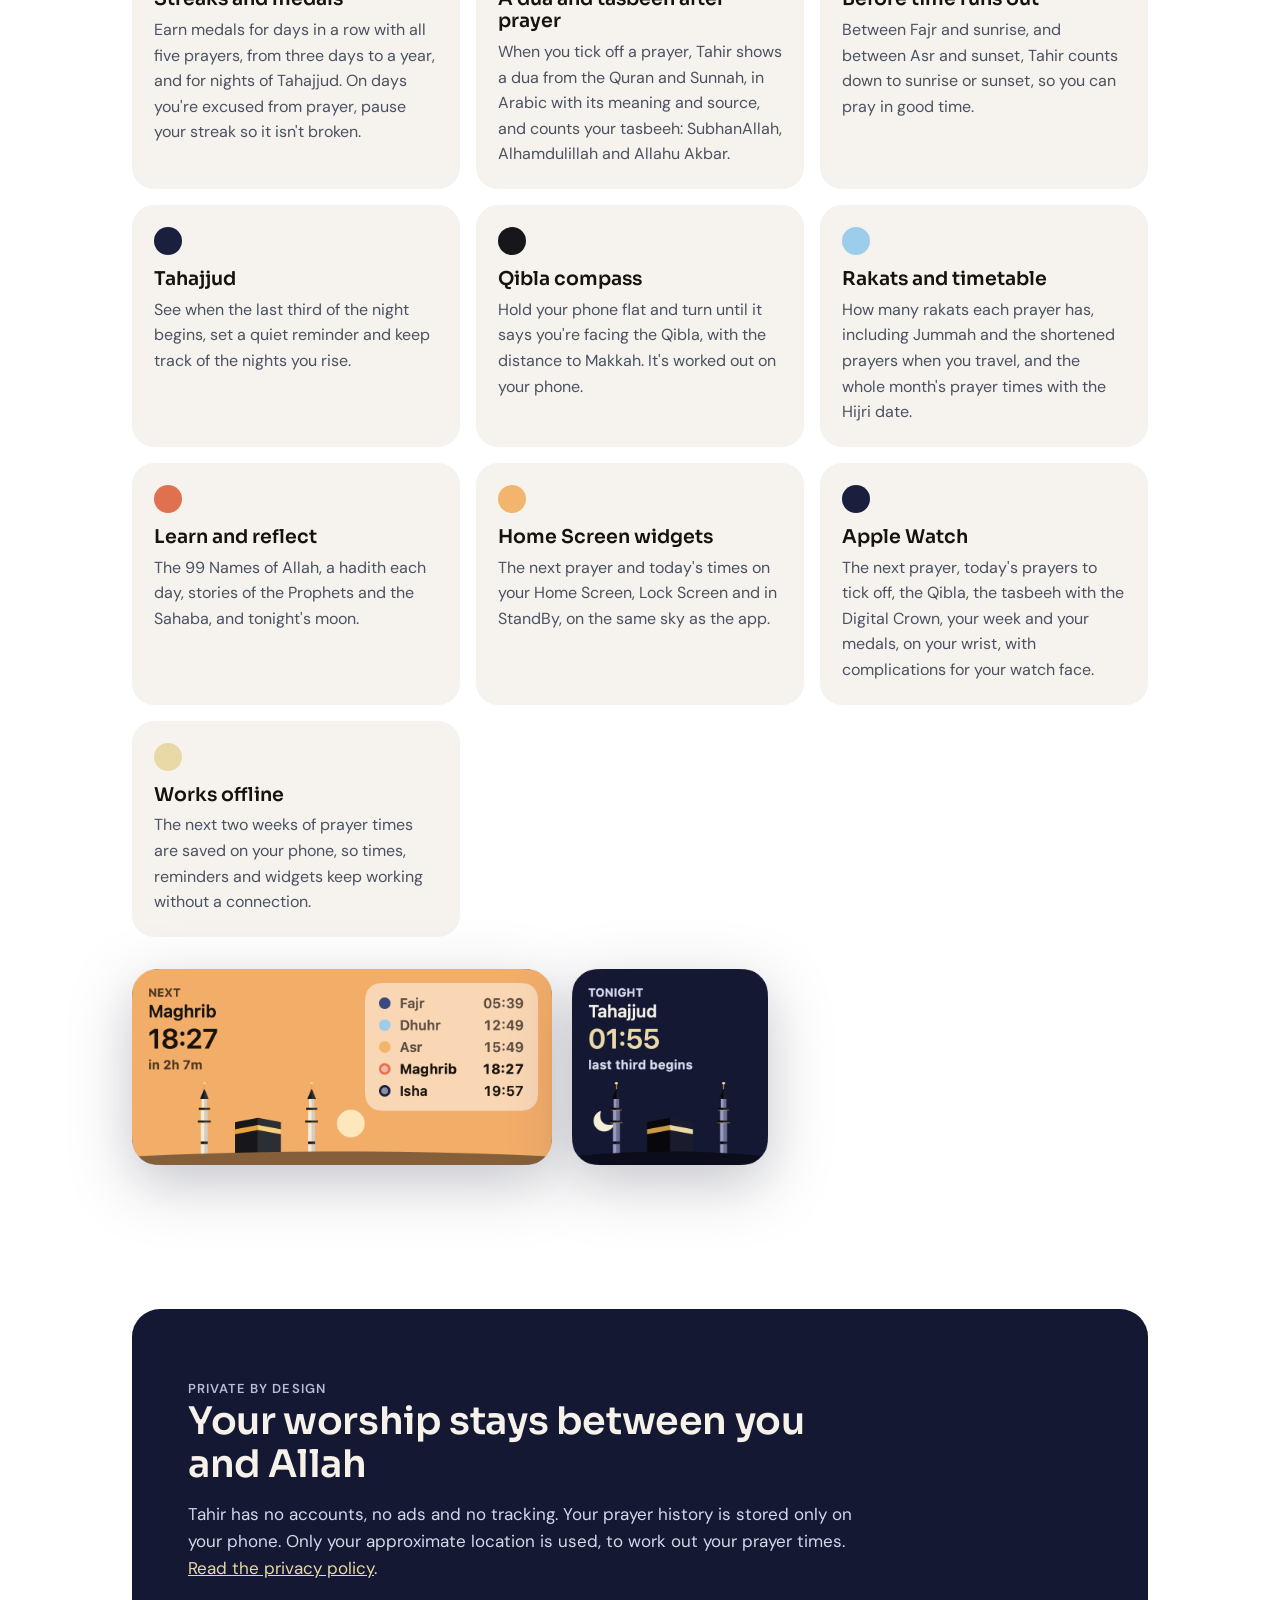
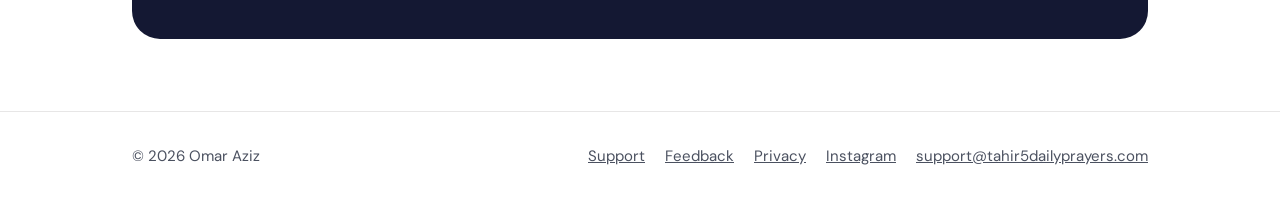
==== commit 5843c4da: "Homepage: "Join the Android beta" links to the tester group in place of "Android app coming soon" Co" ====
--- a/index.html
+++ b/index.html
@@ -36,7 +36,7 @@
       <p class="lede">Tahir is a calm prayer companion for iPhone and Apple Watch: accurate prayer times, the adhan, the Qibla, and simple tracking for the five daily prayers and Tahajjud. No ads, no accounts and nothing to distract you.</p>
       <div class="store-row">
         <a class="store" href="https://apps.apple.com/app/tahir-5-daily-prayers/id6762571310"><svg viewBox="0 0 24 24" aria-hidden="true"><path d="M16.37 12.6c-.02-2.3 1.88-3.4 1.96-3.46-1.07-1.56-2.73-1.77-3.32-1.8-1.41-.14-2.76.83-3.47.83-.72 0-1.82-.81-2.99-.79-1.54.02-2.96.9-3.75 2.27-1.6 2.78-.41 6.89 1.15 9.14.76 1.1 1.67 2.34 2.86 2.3 1.15-.05 1.58-.74 2.97-.74 1.38 0 1.78.74 2.99.72 1.24-.02 2.02-1.12 2.77-2.23.87-1.28 1.23-2.52 1.25-2.58-.03-.01-2.4-.92-2.42-3.66zM14.09 5.84c.63-.77 1.06-1.83.94-2.89-.91.04-2.02.61-2.67 1.37-.59.68-1.1 1.76-.96 2.8 1.02.08 2.06-.52 2.69-1.28z"/></svg>Download on the App Store</a>
-        <span class="store soon" role="note"><svg viewBox="0 0 24 24" aria-hidden="true"><path d="M7 2h10a2 2 0 0 1 2 2v16a2 2 0 0 1-2 2H7a2 2 0 0 1-2-2V4a2 2 0 0 1 2-2zm0 2v16h10V4H7zm3.5 13h3a.5.5 0 0 1 0 1h-3a.5.5 0 0 1 0-1z"/></svg>Android app coming soon</span>
+        <a class="store soon" href="https://groups.google.com/g/tahir-android-beta"><svg viewBox="0 0 24 24" aria-hidden="true"><path d="M7 2h10a2 2 0 0 1 2 2v16a2 2 0 0 1-2 2H7a2 2 0 0 1-2-2V4a2 2 0 0 1 2-2zm0 2v16h10V4H7zm3.5 13h3a.5.5 0 0 1 0 1h-3a.5.5 0 0 1 0-1z"/></svg>Join the Android beta</a>
       </div>
       <p class="follow"><a href="https://www.instagram.com/tahir5dailyprayers/"><svg viewBox="0 0 24 24" aria-hidden="true"><rect x="3" y="3" width="18" height="18" rx="5"/><circle cx="12" cy="12" r="4.2"/><circle class="fill" cx="17.4" cy="6.6" r="1.2"/></svg><span>Follow us on Instagram for updates</span></a></p>
     </div>
@@ -56,9 +56,9 @@
       <h2>A sky that follows your day</h2>
       <p class="section-intro">Tahir's sky moves with the sun: indigo at Fajr, bright blue at Dhuhr, gold at Asr, red at Maghrib and starry after Isha. One glance tells you where you are in the day and how long until the next prayer.</p>
       <div class="shots">
-        <figure><div class="phone"><img src="assets/img/asr.jpg" width="720" height="1564" alt="Tahir at Asr: an amber sky over two minarets and the Kaabah, with Maghrib in 2 hours 5 minutes and today's prayers below, three of five ticked off."></div><figcaption>Asr</figcaption></figure>
-        <figure><div class="phone"><img src="assets/img/maghrib.jpg" width="720" height="1564" alt="Tahir at Maghrib: a dusk sky with the moon rising beside the minarets, and Isha in 1 hour."></div><figcaption>Maghrib</figcaption></figure>
-        <figure><div class="phone"><img src="assets/img/night.jpg" width="720" height="1564" alt="Tahir after Isha: a starry navy sky with the moon between the minarets, and a Tahajjud card showing the last third of the night begins at 01:55."></div><figcaption>After Isha</figcaption></figure>
+        <figure><div class="phone"><img src="assets/img/asr.jpg" width="720" height="1564" alt="Tahir at Asr: an amber sky over two minarets and the Kaabah, with Maghrib in 1 hour 25 minutes and today's prayers below, three of five ticked off."></div><figcaption>Asr</figcaption></figure>
+        <figure><div class="phone"><img src="assets/img/maghrib.jpg" width="720" height="1564" alt="Tahir at Maghrib: a dusk sky with the moon rising beside the minarets, and Isha in 51 minutes."></div><figcaption>Maghrib</figcaption></figure>
+        <figure><div class="phone"><img src="assets/img/night.jpg" width="720" height="1564" alt="Tahir after Isha: a starry navy sky with the moon between the minarets, and a Tahajjud card showing the last third of the night begins at 01:58."></div><figcaption>After Isha</figcaption></figure>
       </div>
     </div>
   </section>
--- a/assets/style.css
+++ b/assets/style.css
@@ -92,7 +92,7 @@
 }
 .store svg { width: 18px; height: 18px; fill: currentColor; }
 .store-row { display: flex; flex-wrap: wrap; gap: 12px; align-items: center; }
-/* Not a link: the Android app isn't on Google Play yet, so no Play badge. */
+/* The Android beta sign-up (a Google Group) until Tahir is on Google Play; then the Play badge. */
 .store.soon { background: transparent; color: inherit; border: 2px solid currentColor; padding: 10px 18px; }
 .follow { margin: 18px 0 0; }
 .follow a { display: inline-flex; align-items: center; gap: 8px; color: var(--ink-soft); font-weight: 600; font-size: 15px; text-decoration: none; }
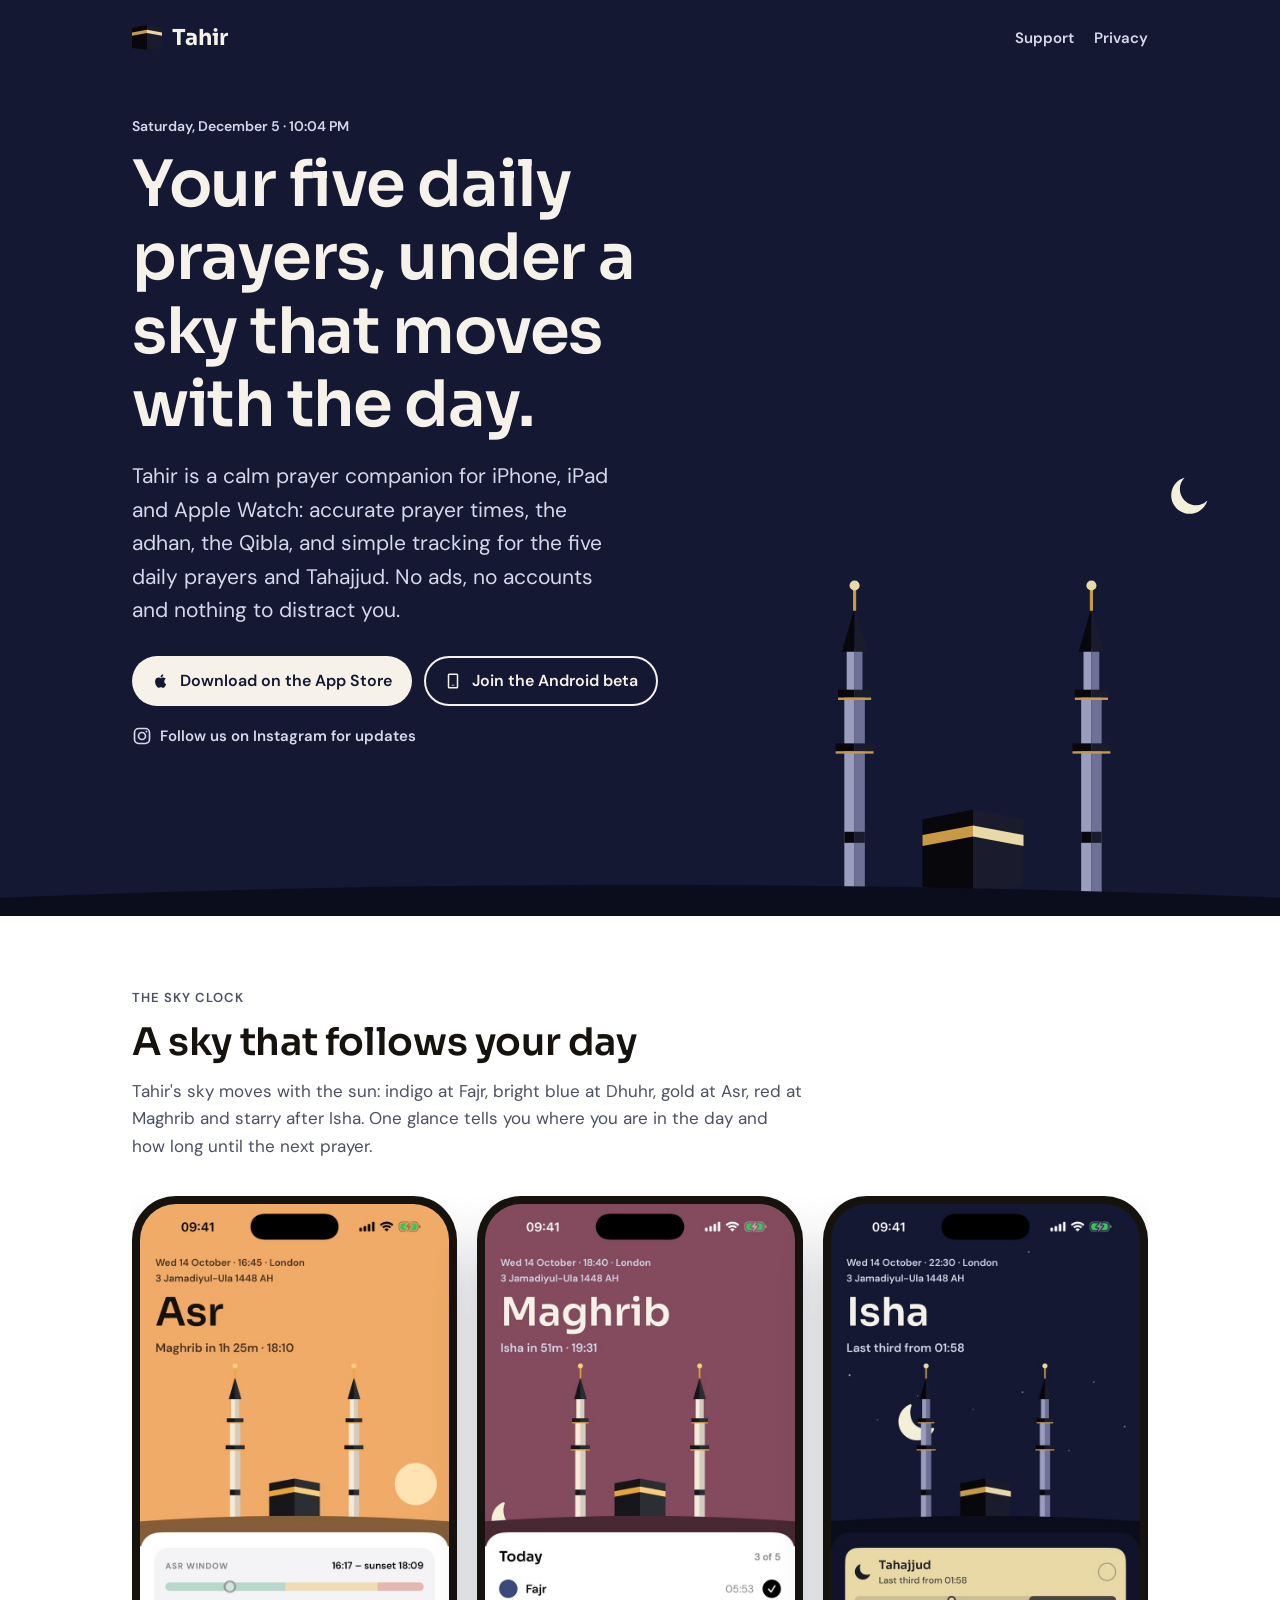
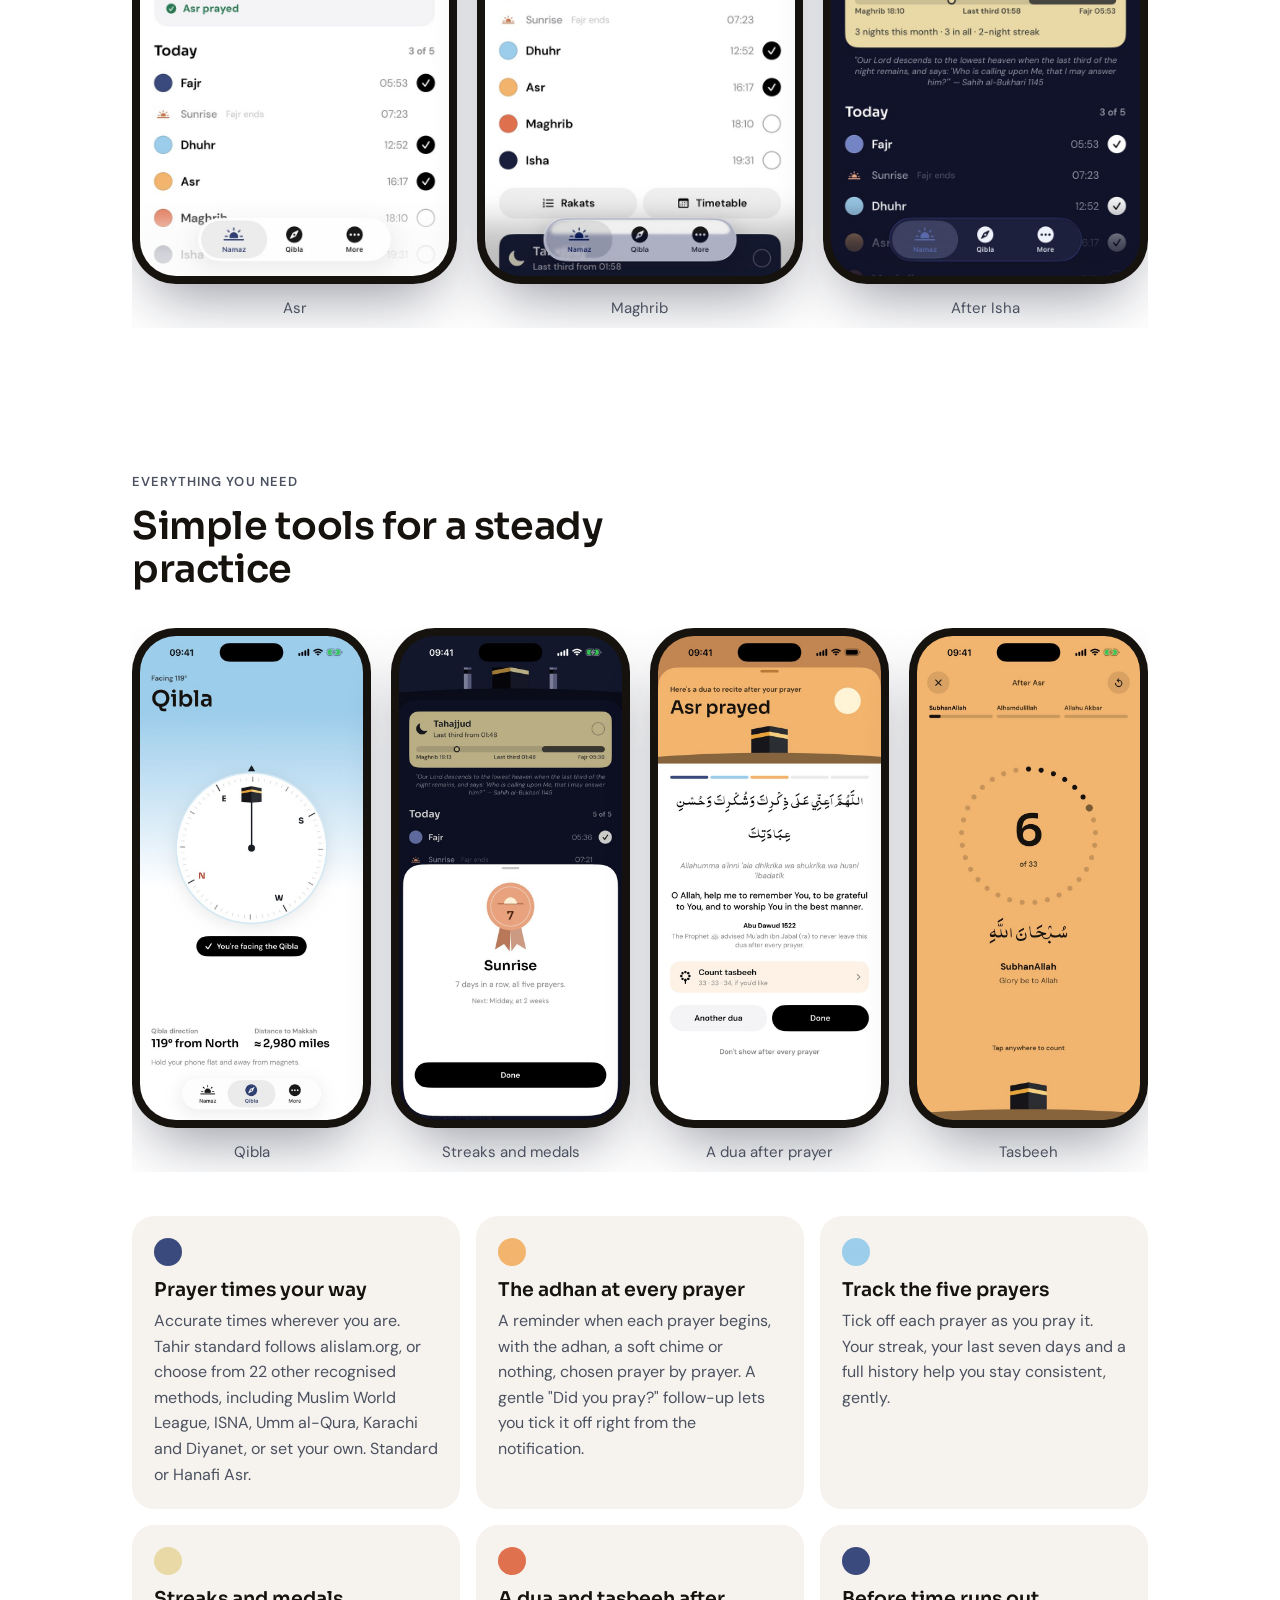
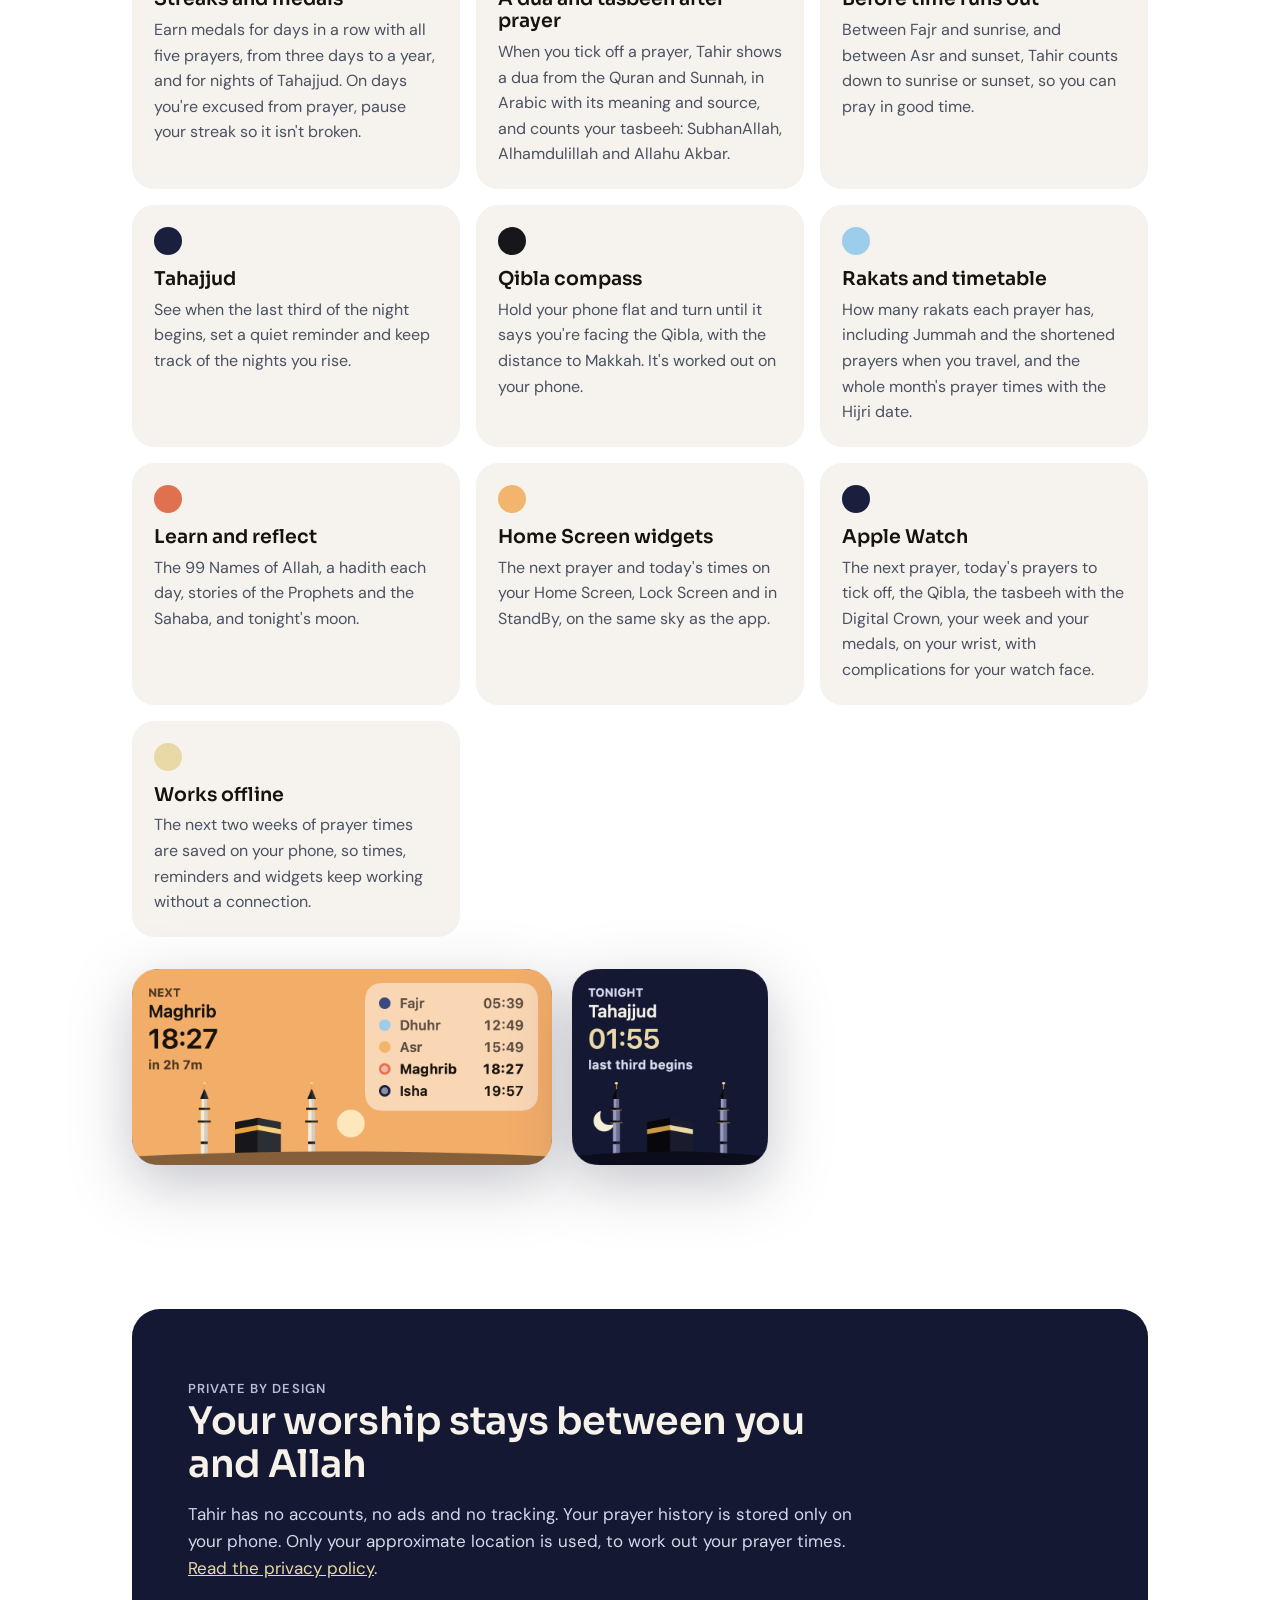
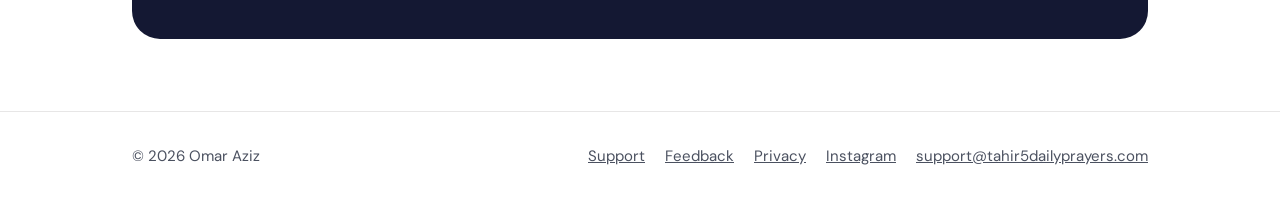
==== commit f60b5595: "Android tester page: one page with the two steps, the Play Store link and fixes for common problems;" ====
--- a/index.html
+++ b/index.html
@@ -5,12 +5,12 @@
 <meta name="viewport" content="width=device-width, initial-scale=1">
 <meta name="apple-itunes-app" content="app-id=6762571310">
 <title>Tahir: your five daily prayers</title>
-<meta name="description" content="A calm prayer companion for iPhone and Apple Watch: prayer times, the adhan, the Qibla, streaks and medals, duas and tasbeeh after prayer, and Tahajjud. No ads, no accounts.">
+<meta name="description" content="A calm prayer companion for iPhone, iPad and Apple Watch: prayer times, the adhan, the Qibla, streaks and medals, duas and tasbeeh after prayer, and Tahajjud. No ads, no accounts.">
 <meta name="theme-color" content="#F3B56E">
 <link rel="canonical" href="https://tahir5dailyprayers.com/">
 <meta property="og:type" content="website">
 <meta property="og:title" content="Tahir: your five daily prayers">
-<meta property="og:description" content="A calm prayer companion for iPhone and Apple Watch: prayer times, the adhan, the Qibla, streaks and medals, duas and tasbeeh after prayer, and Tahajjud. No ads, no accounts.">
+<meta property="og:description" content="A calm prayer companion for iPhone, iPad and Apple Watch: prayer times, the adhan, the Qibla, streaks and medals, duas and tasbeeh after prayer, and Tahajjud. No ads, no accounts.">
 <meta property="og:url" content="https://tahir5dailyprayers.com/">
 <meta property="og:image" content="https://tahir5dailyprayers.com/assets/img/og.png">
 <meta name="twitter:card" content="summary_large_image">
@@ -33,10 +33,10 @@
     <div class="hero-copy">
       <p class="eyebrow" id="stamp">Five prayers. One sky.</p>
       <h1>Your five daily prayers, under a sky that moves with the day.</h1>
-      <p class="lede">Tahir is a calm prayer companion for iPhone and Apple Watch: accurate prayer times, the adhan, the Qibla, and simple tracking for the five daily prayers and Tahajjud. No ads, no accounts and nothing to distract you.</p>
+      <p class="lede">Tahir is a calm prayer companion for iPhone, iPad and Apple Watch: accurate prayer times, the adhan, the Qibla, and simple tracking for the five daily prayers and Tahajjud. No ads, no accounts and nothing to distract you.</p>
       <div class="store-row">
         <a class="store" href="https://apps.apple.com/app/tahir-5-daily-prayers/id6762571310"><svg viewBox="0 0 24 24" aria-hidden="true"><path d="M16.37 12.6c-.02-2.3 1.88-3.4 1.96-3.46-1.07-1.56-2.73-1.77-3.32-1.8-1.41-.14-2.76.83-3.47.83-.72 0-1.82-.81-2.99-.79-1.54.02-2.96.9-3.75 2.27-1.6 2.78-.41 6.89 1.15 9.14.76 1.1 1.67 2.34 2.86 2.3 1.15-.05 1.58-.74 2.97-.74 1.38 0 1.78.74 2.99.72 1.24-.02 2.02-1.12 2.77-2.23.87-1.28 1.23-2.52 1.25-2.58-.03-.01-2.4-.92-2.42-3.66zM14.09 5.84c.63-.77 1.06-1.83.94-2.89-.91.04-2.02.61-2.67 1.37-.59.68-1.1 1.76-.96 2.8 1.02.08 2.06-.52 2.69-1.28z"/></svg>Download on the App Store</a>
-        <a class="store soon" href="https://groups.google.com/g/tahir-android-beta"><svg viewBox="0 0 24 24" aria-hidden="true"><path d="M7 2h10a2 2 0 0 1 2 2v16a2 2 0 0 1-2 2H7a2 2 0 0 1-2-2V4a2 2 0 0 1 2-2zm0 2v16h10V4H7zm3.5 13h3a.5.5 0 0 1 0 1h-3a.5.5 0 0 1 0-1z"/></svg>Join the Android beta</a>
+        <a class="store soon" href="android/"><svg viewBox="0 0 24 24" aria-hidden="true"><path d="M7 2h10a2 2 0 0 1 2 2v16a2 2 0 0 1-2 2H7a2 2 0 0 1-2-2V4a2 2 0 0 1 2-2zm0 2v16h10V4H7zm3.5 13h3a.5.5 0 0 1 0 1h-3a.5.5 0 0 1 0-1z"/></svg>Join the Android beta</a>
       </div>
       <p class="follow"><a href="https://www.instagram.com/tahir5dailyprayers/"><svg viewBox="0 0 24 24" aria-hidden="true"><rect x="3" y="3" width="18" height="18" rx="5"/><circle cx="12" cy="12" r="4.2"/><circle class="fill" cx="17.4" cy="6.6" r="1.2"/></svg><span>Follow us on Instagram for updates</span></a></p>
     </div>
